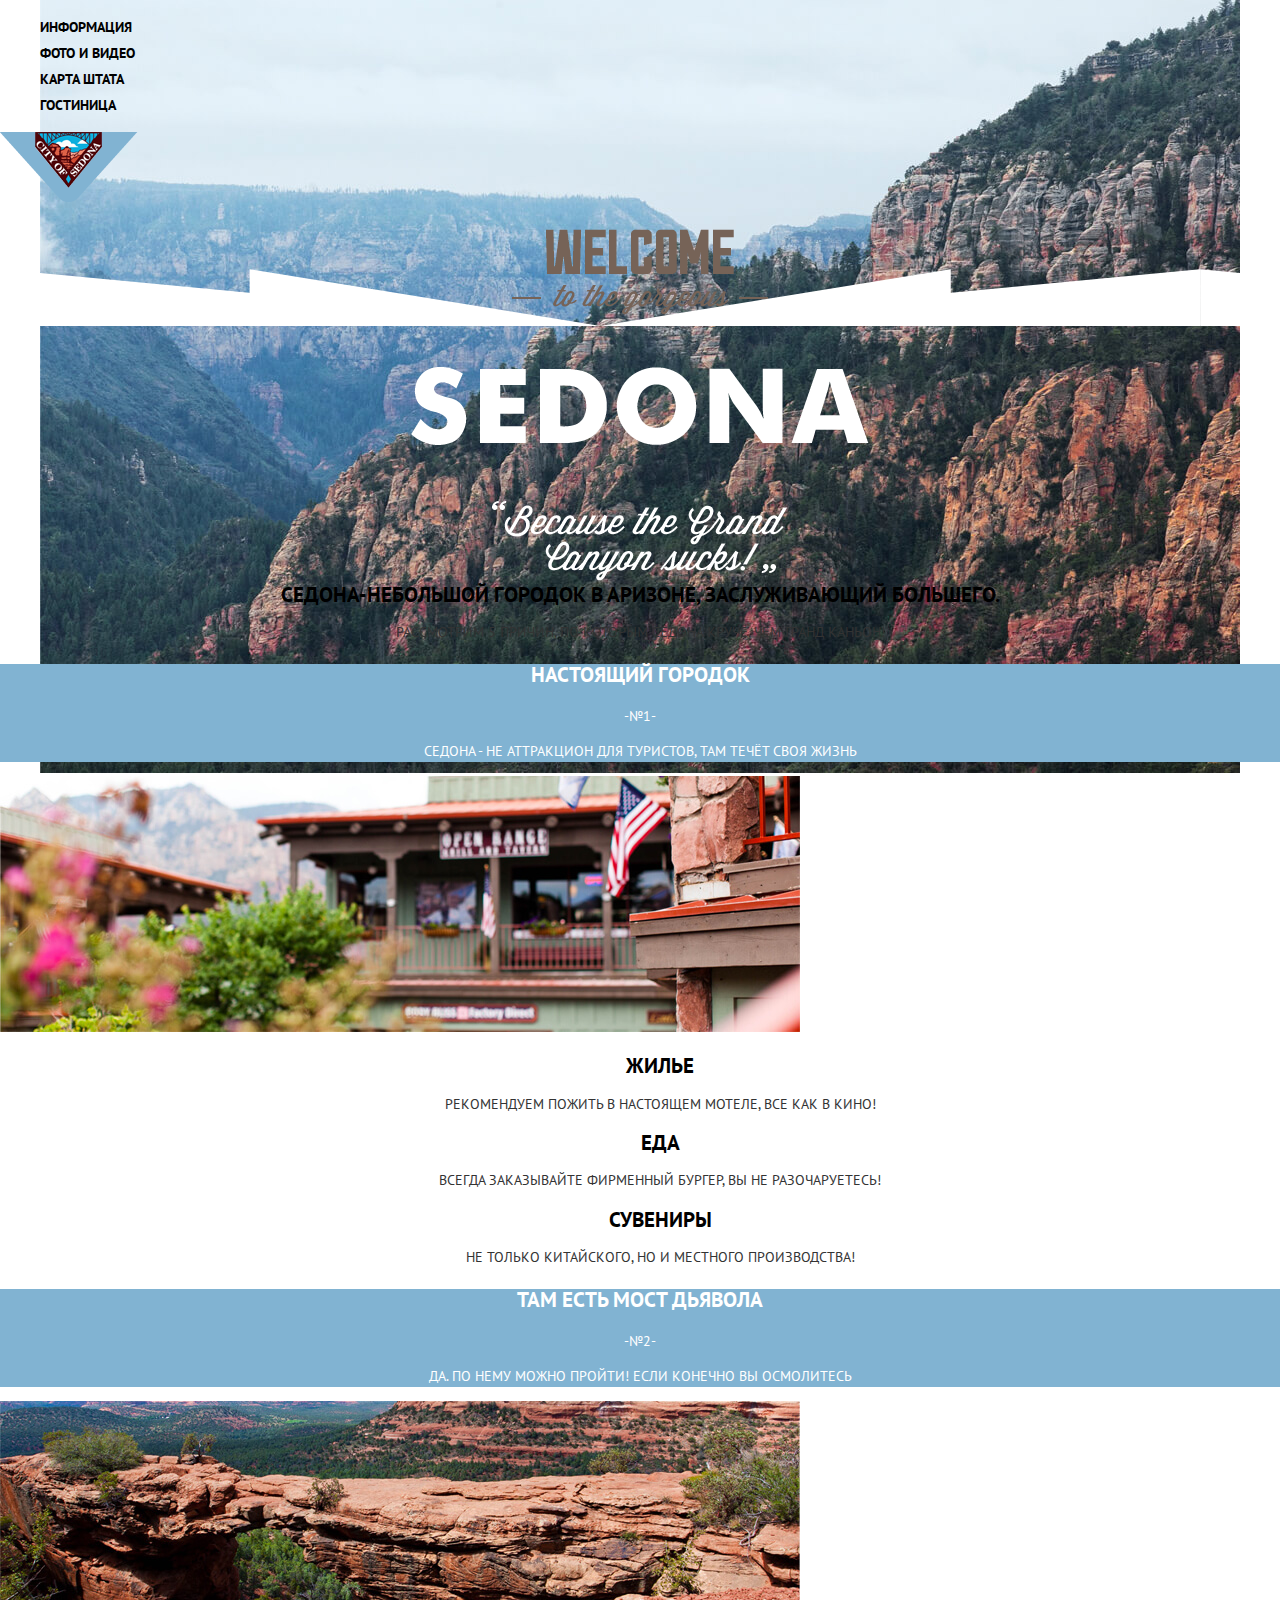
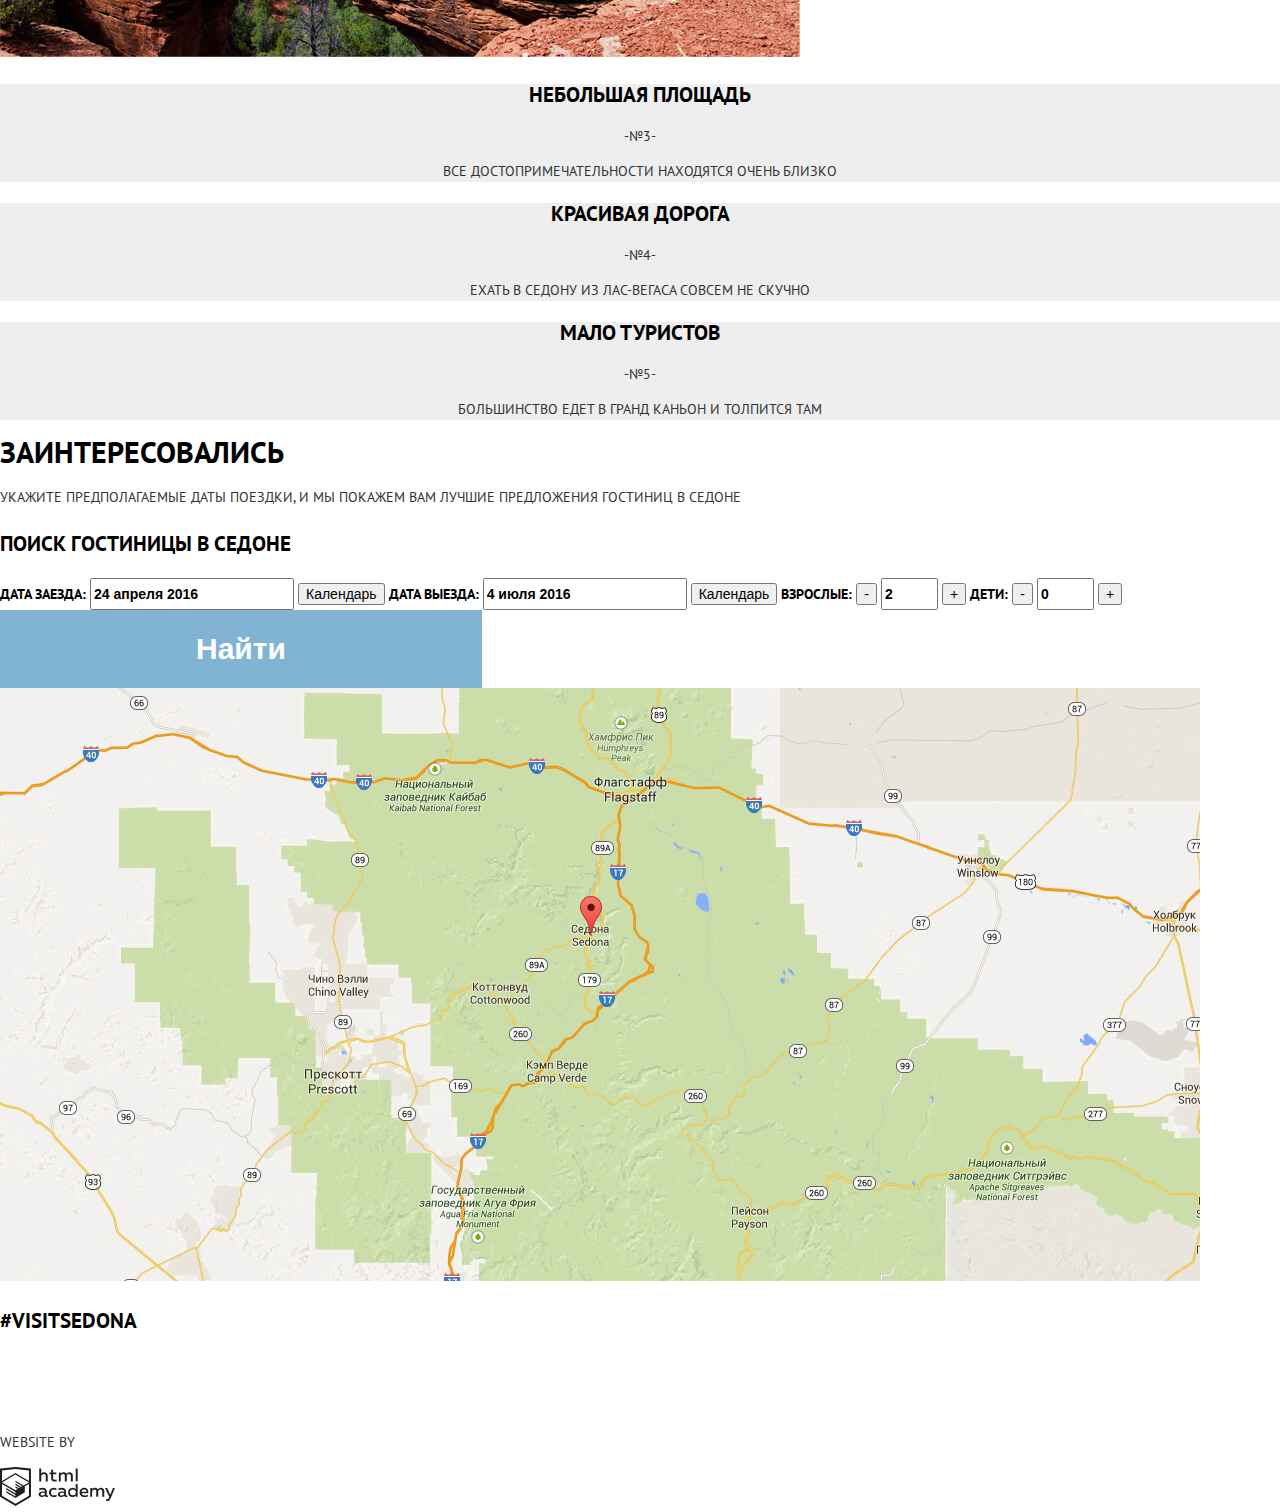
==== index.html @ 0469ab87 "базовая стилизация (выполнена наполовину)" ====
<!DOCTYPE html>
<html lang="ru">
  <head>
    <meta charset="utf-8">
    <title>HTML Academy: Седона</title>
    <link href="https://fonts.googleapis.com/css?family=PT+Sans:400,700&amp;subset=cyrillic" rel="stylesheet">
    <link href="css/normalize.css" rel="stylesheet">
    <link href="css/style.css" rel="stylesheet">
  </head>
  <body>
    <header class="main-header">
      <nav class="main-navigation">
        <ul class="site-navigation">
          <li><a href="#">Информация</a></li>
          <li><a href="#">Фото и Видео</a></li>
          <li><a href="#">Карта штата</a></li>
          <li><a href="catalog.html">Гостиница</a></li>
        </ul>
        <a><img alt="City of Sedona" src="img/logo.png"></a>
     </nav>
   </header>
    <main class="container">
      <section class="welcome">
        <h1 class="visually-hidden">Седона</h1>
        <div class="welcome-bottom"></div>
      </section>
      <div class="introduction">
      <b class="description-sedona">Седона-небольшой городок в Аризоне, заслуживающий большего.</b>
      <p class="reason-introduction">Рассмотрим 5 причин, по которым Седона круче, чем Гранд Каньон!</p>
     </div>
      <section class="reason">
        <div class="reason-detail-pic">
          <h3 class="reason-name">Настоящий городок</h3>
          <p>-№1-</p>
          <p>Седона - не аттракцион для туристов, там течёт своя жизнь</p>
        </div>
        <img alt="Sedona" src="img/sedona_house.jpg">
      </section>
        <section class="features">
        <ul class="features-list">
          <li class="features-item">
            <div class="infographic-house"></div>
            <h2 class="feature-name">Жилье</h2>
            <p>Рекомендуем пожить в настоящем мотеле, все как в кино!</p>
          </li>
          <li class="features-item">
            <div class="infographic-burger"></div>
            <h2 class="feature-name">Еда</h2>
            <p>Всегда заказывайте фирменный бургер, вы не разочаруетесь!</p>
         </li>
         <li class="features-item">
           <div class="infographic-souvenirs"></div>
           <h2 class="feature-name">Сувениры</h2>
           <p>Не только китайского, но и местного производства!</p>
        </li>
        </ul>
      </section>
      <section class="reason">
        <div class="reason-detail-pic">
          <h3 class="reason-name">Там есть мост дьявола</h3>
          <p>-№2-</p>
          <p>Да. По нему можно пройти! Если конечно вы осмолитесь</p>
        </div>
        <img alt="The Devil's Bridge" src="img/devils_bridge.jpg">
      </section>
        <div class="reason-detail">
          <h3 class="reason-name">Небольшая площадь</h3>
          <p>-№3-</p>
          <p>Все достопримечательности находятся очень близко</p>
        </div>
        <div class="reason-detail">
          <h3 class="reason-name">Красивая дорога</h3>
          <p>-№4-</p>
          <p>Ехать в Седону из Лас-Вегаса совсем не скучно</p>
        </div>
        <div class="reason-detail">
          <h3 class="reason-name">Мало туристов</h3>
          <p>-№5-</p>
          <p>Большинство едет в Гранд Каньон и толпится там </p>
        </div>
        <b class="hotel-search"> Заинтересовались </b>
        <p class="expected-date"> Укажите предполагаемые даты поездки, и мы покажем вам лучшие предложения гостиниц в Седоне </p>
        <form class="hostel-search-form" action="https://echo.htmlacademy.ru" method="get">
          <p>Поиск гостиницы в Седоне</p>
          <label for="id-date-from">Дата заезда:</label>
          <input type="text" name="date-from" id="id-date-from" value="24 апреля 2016">
          <button>Календарь</button>
          <label for="id-date-to">Дата выезда:</label>
          <input type="text" name="date-to" id="id-date-to" value="4 июля 2016">
          <button>Календарь</button>
          <label for="adults">Взрослые:</label>
          <button>-</button>
          <input type="number" min="1" max="30" id="adults" name="adult" value="2">
          <button>+</button>
          <label for="kids">Дети:</label>
          <button>-</button>
          <input type="number" min="0" max="30" id="kids" name="kids" value="0">
          <button>+</button>
          <input type="submit" name="find" value="Найти">
        </form>
        <img alt="Sedona-map" src="img/map.jpg">
        </main>
        <footer class="main-footer">
          <p class="footer-hashtag">#Visitsedona</p>
          <ul class="footer-social">
           <li><a class="social-button" href="#">twitter</a></li>
           <li><a class="social-button" href="#">facebook</a></li>
           <li><a class="social-button" href="#">youtube</a></li>
          </ul>
          <div class="footer-website-by">
           <p>Website by</p>
           <a href="https://htmlacademy.ru/intensive/htmlcss"><img alt="HTML Academy" src="img/svg/logo-htmlacademy.svg" width="115"></a>
          </div>
        </footer>
</html>
---- css/style.css ----
body {
margin: 0;
padding: 0;
font-size: 14px;
line-height: 21px;
font-family: "PT Sans", "Arial", sans-serif;
font-weight: normal;
color: #333333;
text-transform: uppercase;


background-color: white;
background-image: url("../img/background.jpg");
background-position: top center;
background-repeat: no-repeat;
}

body.catalog {

  background-image: url("../img/filter_background.jpg");
  background-position: top center;
  background-repeat: no-repeat;

}

a {
  text-decoration: none;
}

ul {
  list-style: none;
}

.main-navigation {
font-weight: bold;
line-height: 26px;
color: #000000;
}

.site-navigation a{
color: #000000;
}

.site-navigation a:hover{
  color: #81b3d2;
}

.site-navigation a:active{
  color: rgba(0,0,0,.3);
}

a.current {
  color: #766357;
}

.visually-hidden {
   visibility: hidden;
}

.welcome {
  background-image: url("../img/pic-text.png");
  background-position: top center;
  background-repeat: no-repeat;
  height: 353px;
}
/*не получается спозиционировать элементы фона(фотография гор, буквы и белы зазубрины низ), как на макете*/
.welcome-bottom {
  background-image: url("../img/welcome-bottom.png");
  height: 57px;

}


.description-sedona,
.hostel-search-form p,
.footer-hashtag,
.result,
.hotel-card-description p:first-child {
  font-size: 21px;
  line-height: 26px;
  font-weight: bold;
  color: #000000;
}

.introduction {
  text-align: center;
}


.reason-introduction
.footer-website-by p {
  line-height: 26px;
}

.feature-name,
.reason-name{
  font-size: 21px;
  font-weight: bold;
  color: #000000;
}

.reason-detail-pic {
  background-color: #81b3d2;
  color: white;
  text-align: center;
}
 .reason-detail-pic .reason-name {
   color: white;
}

.reason-detail{
  background-color: #eeeeee;
  text-align: center;
}

.features-item{
  text-align: center;
}
.hotel-search,
.hostel-search-form input[type="submit"]{
  font-size: 30px;
  line-height: 36px;
  font-weight: bold;
  color: #000000;
}

.expected-date {
  line-height: 26px;
}

.hostel-search-form label,
.hostel-search-form input[type="text"],
.hostel-search-form input[type="number"]{
  line-height: 26px;
  font-weight: bold;
  color: #000000;
}

.hostel-search-form input[type="submit"] {
  color: white;
  background-color: #81b3d2;
  padding: 21px 196px;
  border: none;
}

.hostel-search-form input[type="submit"]:hover {
  background-color: #669ec0;
}

.hostel-search-form input[type="submit"]:active {
background-color: #5496bd;
color: rgba(225,225,225,.3);
  }

.social-button{
  visibility: hidden;
}

.infrastructure p,
.lodging-type p,
.cost p:first-child {
  font-size: 16px;
  font-weight: bold;
  }

  .cost input[type="submit"] {
    color: white;
    background-color: transparent;
    border-color: white;
    border-width: 2px;
    border-radius: 2px;
    padding: 11px 35px;
    text-transform: uppercase;
  }
  .cost input[type="submit"]:hover {
    background-color: white;
    color: black;
  }

.forms {
  color: white;
}

.ordering p,{
  font-size: 12px;
  line-height: 18px;
}

.ordering-type li{
  font-size: 12px;
  line-height: 18px;
  }

.hotel-card-description p:first-child:hover {
  color: #81b3d2;
}

.hotel-card-description p:first-child:active {
  color: rgba(0,0,0,.3);
}

.hotel-card-detail,
.hotel-card-book {
  font-weight: bold;
  padding: 8px 13px;
}

.hotel-card-detail {
color: white;
background-color: #81b3d2;
}

.hotel-card-detail:hover {
  background-color: #669ec0;
}

.hotel-card-detail:active {
  background-color: #5496bd;
  color: rgba(225,225,225,.3);
}


.hotel-card-book {
  color: white;
  background-color: #766357;
}

.hotel-card-book:hover {
  background-color: #604e43;
  }

.hotel-card-book:active {
  background-color: #503e33;
  color: rgba(225,225,225,.3);

}
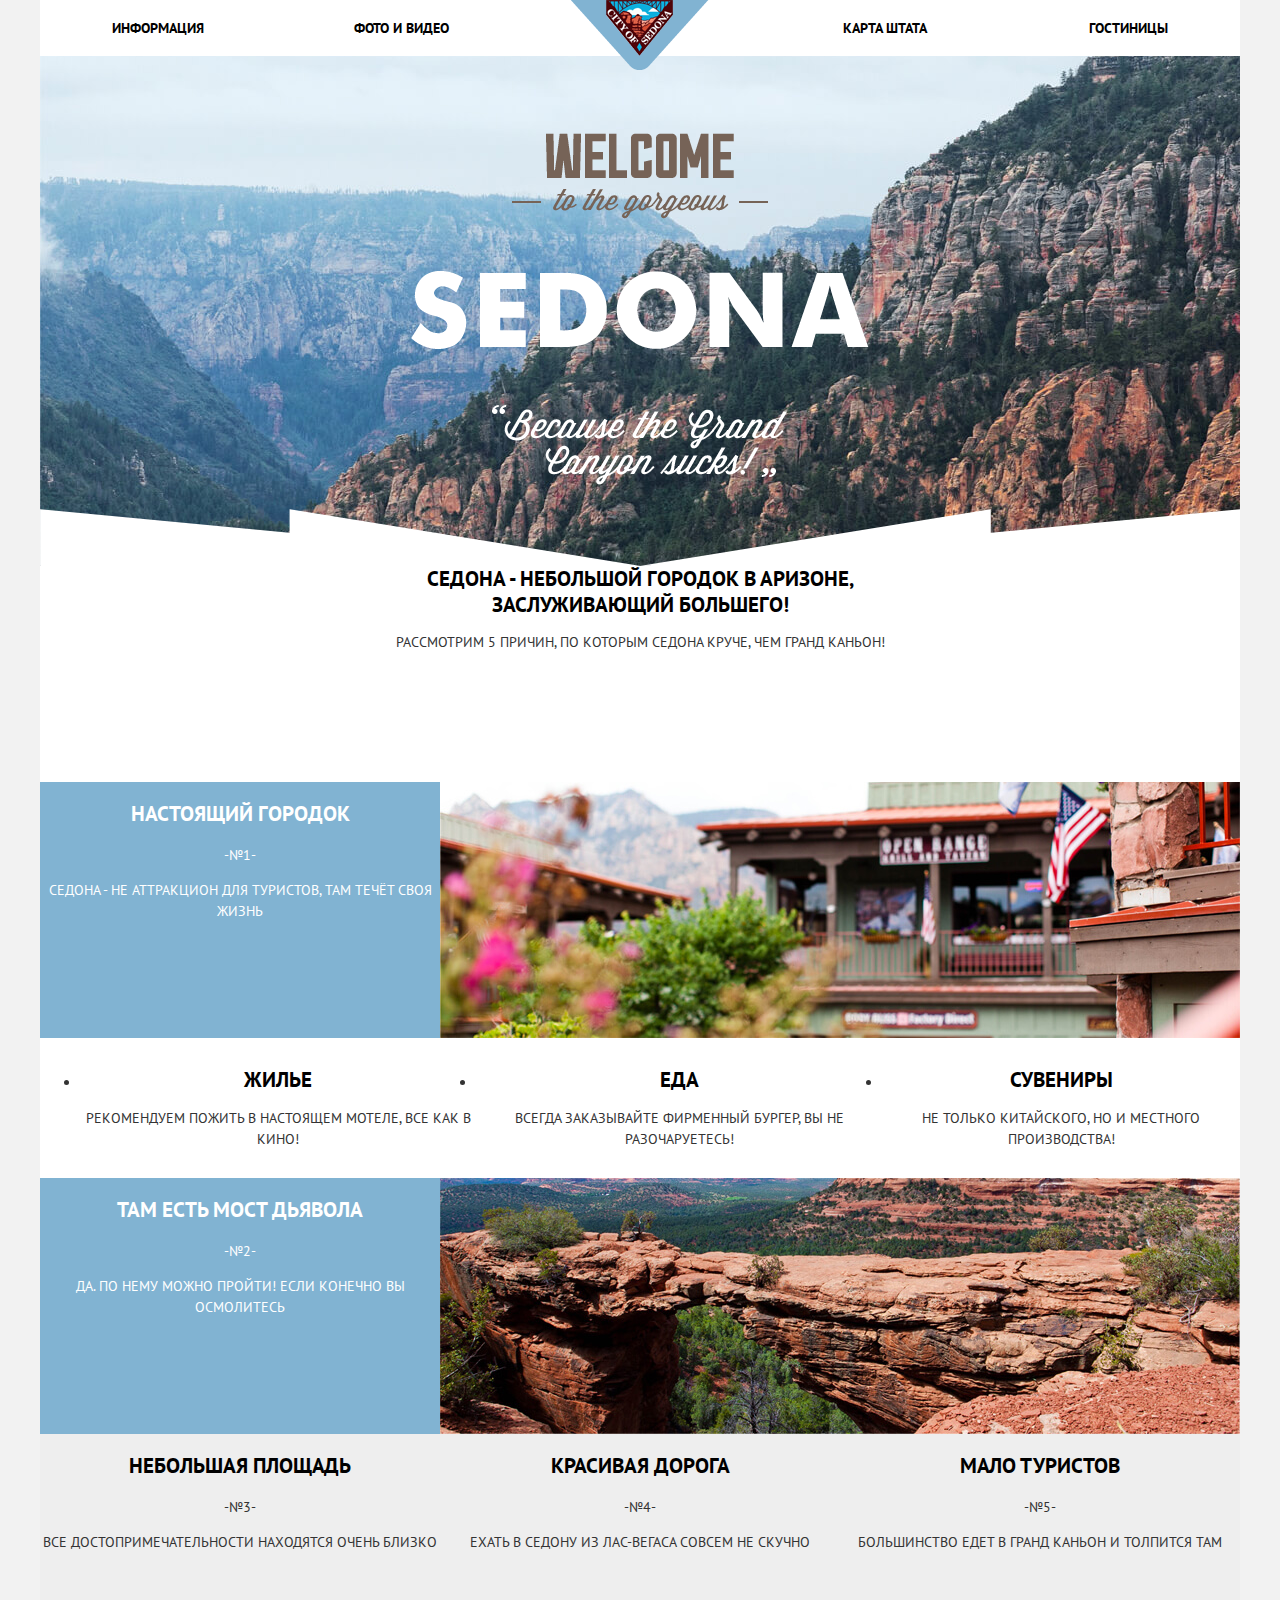
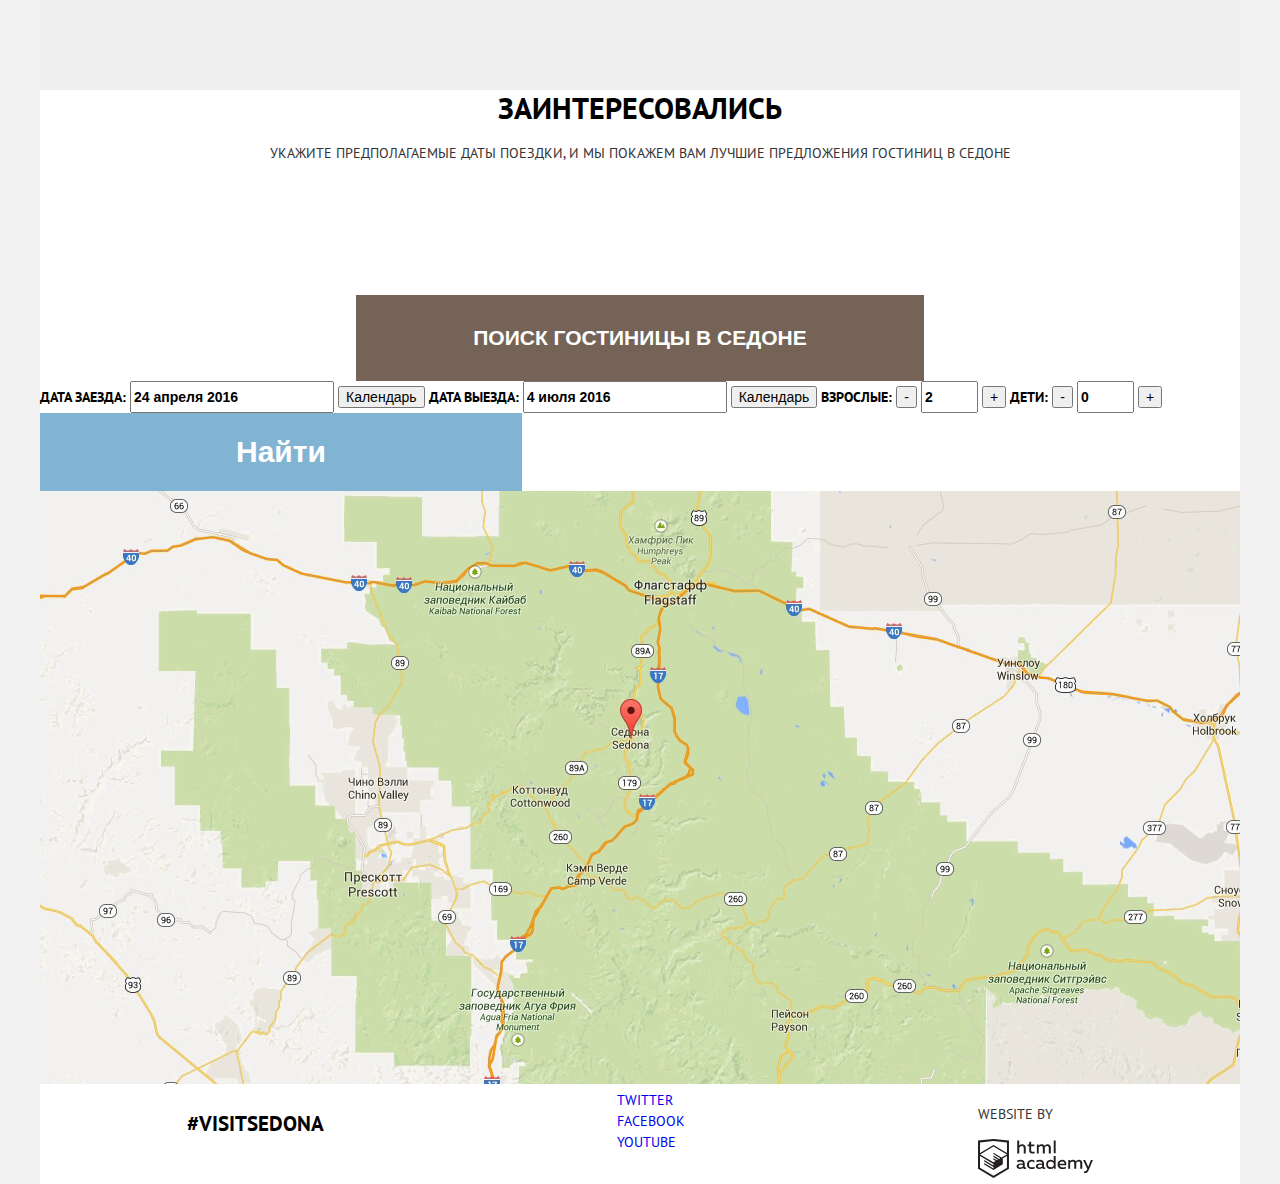
==== commit a803dc8a: "для li в хедере заданы 20% ширины. Убран лишний wrapper в карточке отелей." ====
--- a/index.html
+++ b/index.html
@@ -8,24 +8,26 @@
     <link href="css/style.css" rel="stylesheet">
   </head>
   <body>
+    <div class="wrapper">
     <header class="main-header">
       <nav class="main-navigation">
         <ul class="site-navigation">
           <li><a href="#">Информация</a></li>
           <li><a href="#">Фото и Видео</a></li>
           <li><a href="#">Карта штата</a></li>
-          <li><a href="catalog.html">Гостиница</a></li>
+          <li><a href="catalog.html">Гостиницы</a></li>
         </ul>
-        <a><img alt="City of Sedona" src="img/logo.png"></a>
+        <a class="logo"><img alt="City of Sedona" src="img/logo.png"></a>
+
      </nav>
    </header>
     <main class="container">
       <section class="welcome">
         <h1 class="visually-hidden">Седона</h1>
-        <div class="welcome-bottom"></div>
+        <img class="sedona-pic-text" alt="Welcome to Sedona" src="img/pic-text.png">
       </section>
       <div class="introduction">
-      <b class="description-sedona">Седона-небольшой городок в Аризоне, заслуживающий большего.</b>
+      <b class="description-sedona">Седона - небольшой городок в Аризоне, <br> заслуживающий большего!</b>
       <p class="reason-introduction">Рассмотрим 5 причин, по которым Седона круче, чем Гранд Каньон!</p>
      </div>
       <section class="reason">
@@ -39,17 +41,17 @@
         <section class="features">
         <ul class="features-list">
           <li class="features-item">
-            <div class="infographic-house"></div>
+
             <h2 class="feature-name">Жилье</h2>
             <p>Рекомендуем пожить в настоящем мотеле, все как в кино!</p>
           </li>
           <li class="features-item">
-            <div class="infographic-burger"></div>
+
             <h2 class="feature-name">Еда</h2>
             <p>Всегда заказывайте фирменный бургер, вы не разочаруетесь!</p>
          </li>
          <li class="features-item">
-           <div class="infographic-souvenirs"></div>
+
            <h2 class="feature-name">Сувениры</h2>
            <p>Не только китайского, но и местного производства!</p>
         </li>
@@ -63,6 +65,7 @@
         </div>
         <img alt="The Devil's Bridge" src="img/devils_bridge.jpg">
       </section>
+      <section class="reason">
         <div class="reason-detail">
           <h3 class="reason-name">Небольшая площадь</h3>
           <p>-№3-</p>
@@ -78,10 +81,16 @@
           <p>-№5-</p>
           <p>Большинство едет в Гранд Каньон и толпится там </p>
         </div>
-        <b class="hotel-search"> Заинтересовались </b>
+      </section>
+        <div class="before-hotel-search">
+        <div>
+          <b class="hotel-search"> Заинтересовались </b>
         <p class="expected-date"> Укажите предполагаемые даты поездки, и мы покажем вам лучшие предложения гостиниц в Седоне </p>
+        </div>
+        <input type="button" value="Поиск гостиницы в Седоне">
+        </div>
         <form class="hostel-search-form" action="https://echo.htmlacademy.ru" method="get">
-          <p>Поиск гостиницы в Седоне</p>
+
           <label for="id-date-from">Дата заезда:</label>
           <input type="text" name="date-from" id="id-date-from" value="24 апреля 2016">
           <button>Календарь</button>
@@ -112,4 +121,6 @@
            <a href="https://htmlacademy.ru/intensive/htmlcss"><img alt="HTML Academy" src="img/svg/logo-htmlacademy.svg" width="115"></a>
           </div>
         </footer>
+      </div>
+    </body>
 </html>
--- a/css/style.css
+++ b/css/style.css
@@ -7,38 +7,68 @@
 font-weight: normal;
 color: #333333;
 text-transform: uppercase;
-
-
-background-color: white;
-background-image: url("../img/background.jpg");
-background-position: top center;
-background-repeat: no-repeat;
-}
-
-body.catalog {
-
-  background-image: url("../img/filter_background.jpg");
-  background-position: top center;
-  background-repeat: no-repeat;
-
-}
+background-color: #f2f2f2;
+}
+
 
 a {
   text-decoration: none;
-}
-
-ul {
-  list-style: none;
+
+}
+
+
+
+.wrapper {
+width: 1200px;
+margin:0 auto;
+background-color: white;
 }
 
 .main-navigation {
 font-weight: bold;
 line-height: 26px;
 color: #000000;
+position: relative;
+}
+
+.logo {
+  position: absolute;
+  top: 0;
+  left: 531px;
+}
+
+.site-navigation {
+  display: flex;
+  justify-content: space-between;
+
+  align-items: center;
+  list-style: none;
+  height: 56px;
+  margin: 0;
+  padding: 0 72px;
+
+
+}
+
+.site-navigation li:nth-child(3),
+.site-navigation li:nth-child(4) {
+text-align: right;
+}
+
+.site-navigation li:nth-child(2){
+padding-right: 90px;
+}
+
+.site-navigation li {
+width: 25%;
+
+
 }
 
 .site-navigation a{
 color: #000000;
+
+
 }
 
 .site-navigation a:hover{
@@ -54,27 +84,39 @@
 }
 
 .visually-hidden {
-   visibility: hidden;
+position: absolute;
+overflow: hidden;
+clip: rect(0 0 0 0);
+height: 1px;
+width: 1px;
+margin: -1px;
+padding: 0;
+border: 0;
 }
 
 .welcome {
-  background-image: url("../img/pic-text.png");
-  background-position: top center;
-  background-repeat: no-repeat;
-  height: 353px;
-}
-/*не получается спозиционировать элементы фона(фотография гор, буквы и белы зазубрины низ), как на макете*/
-.welcome-bottom {
-  background-image: url("../img/welcome-bottom.png");
-  height: 57px;
-
-}
-
+  background-image: url("../img/welcome-bottom.png"), url("../img/background.jpg");
+  background-position: bottom, 0px -55px;
+  background-repeat: no-repeat,no-repeat;
+  height: 510px;
+  text-align: center;
+}
+.sedona-pic-text {
+  margin: 0 auto;
+  padding-top: 77px;
+}
+
+.introduction {
+  text-align: center;
+
+  height: 216px;
+
+}
 
 .description-sedona,
 .hostel-search-form p,
 .footer-hashtag,
-.result,
+.result p:first-child,
 .hotel-card-description p:first-child {
   font-size: 21px;
   line-height: 26px;
@@ -82,9 +124,15 @@
   color: #000000;
 }
 
-.introduction {
-  text-align: center;
-}
+.reason {
+display: flex;
+
+}
+.features-list {
+display: flex;
+
+}
+
 
 
 .reason-introduction
@@ -109,6 +157,10 @@
 }
 
 .reason-detail{
+
+
+  width: 400px;
+  height: 256px;
   background-color: #eeeeee;
   text-align: center;
 }
@@ -116,6 +168,32 @@
 .features-item{
   text-align: center;
 }
+
+.features-item:before {
+  background-image: url("../img/svg/icon-1.svg"); <!-- Тут остановилась -->
+}
+
+.before-hotel-search {
+  height: 291px;
+  text-align: center;
+  display: flex;
+  flex-direction: column;
+  justify-content: space-between;
+}
+
+.before-hotel-search input[type="button"]{
+  font-size: 21px;
+  line-height: 26px;
+  font-weight: bold;
+  text-transform: uppercase;
+  color: white;
+  background-color: #766357;
+  border: none;
+  width: 568px;
+  height: 86px;
+  margin: 0 auto;
+}
+
 .hotel-search,
 .hostel-search-form input[type="submit"]{
   font-size: 30px;
@@ -152,9 +230,34 @@
 color: rgba(225,225,225,.3);
   }
 
-.social-button{
+/*.social-button{
   visibility: hidden;
-}
+}*/
+
+.main-footer {
+  display: flex;
+  justify-content: space-around;
+}
+
+.footer-social {
+  list-style: none;
+  margin: 0;
+  padding: 0;
+}
+
+/*==================Catalog=======================*/
+ .forms {
+   background-image: url("../img/filter_background.jpg");
+   background-position: center -50px;
+   background-repeat: no-repeat;
+ }
+
+.filter {
+    display: flex;
+    justify-content: space-around;
+    height: 217px;
+  }
+
 
 .infrastructure p,
 .lodging-type p,
@@ -181,6 +284,21 @@
   color: white;
 }
 
+
+
+.result {
+  display: flex;
+  width: 519px;
+  justify-content: space-between;
+}
+
+.ordering {
+  display: flex;
+  justify-content: space-between;
+  height: 86px;
+  padding: 0 73px;
+}
+
 .ordering p,{
   font-size: 12px;
   line-height: 18px;
@@ -189,7 +307,33 @@
 .ordering-type li{
   font-size: 12px;
   line-height: 18px;
-  }
+  display: inline-block;
+  }
+
+  .hotels {
+    display: flex;
+    flex-direction: column;
+  }
+
+.hotel-card {
+  display: flex;
+  height: 150px;
+  border-top: 1px solid #e5e5e5;
+  justify-content: space-between;
+  padding: 0 73px;
+}
+
+.hotel-card:nth-child(3) {
+  border-bottom: 1px solid #e5e5e5;
+ }
+
+.hotel-card-wrapper {
+  display: flex;
+}
+
+.hotel-card-description{
+  margin-right: auto;
+}
 
 .hotel-card-description p:first-child:hover {
   color: #81b3d2;
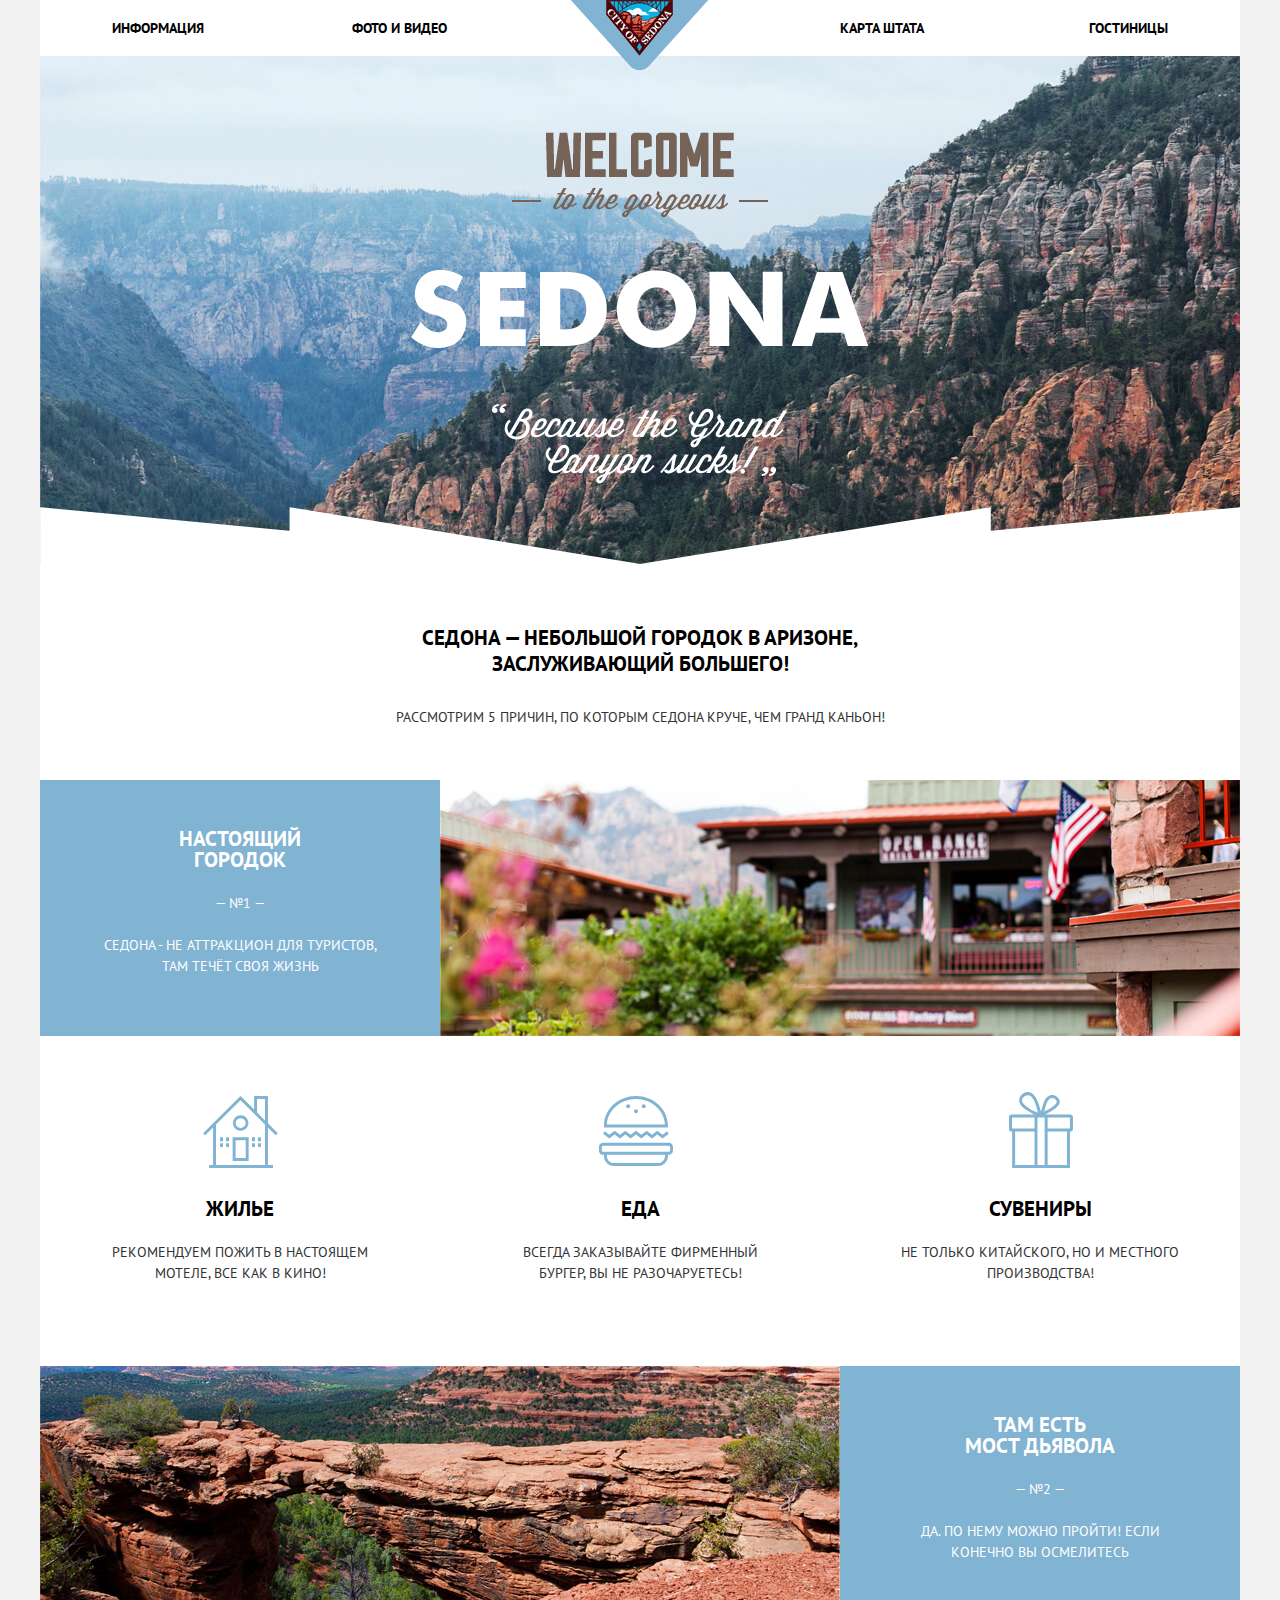
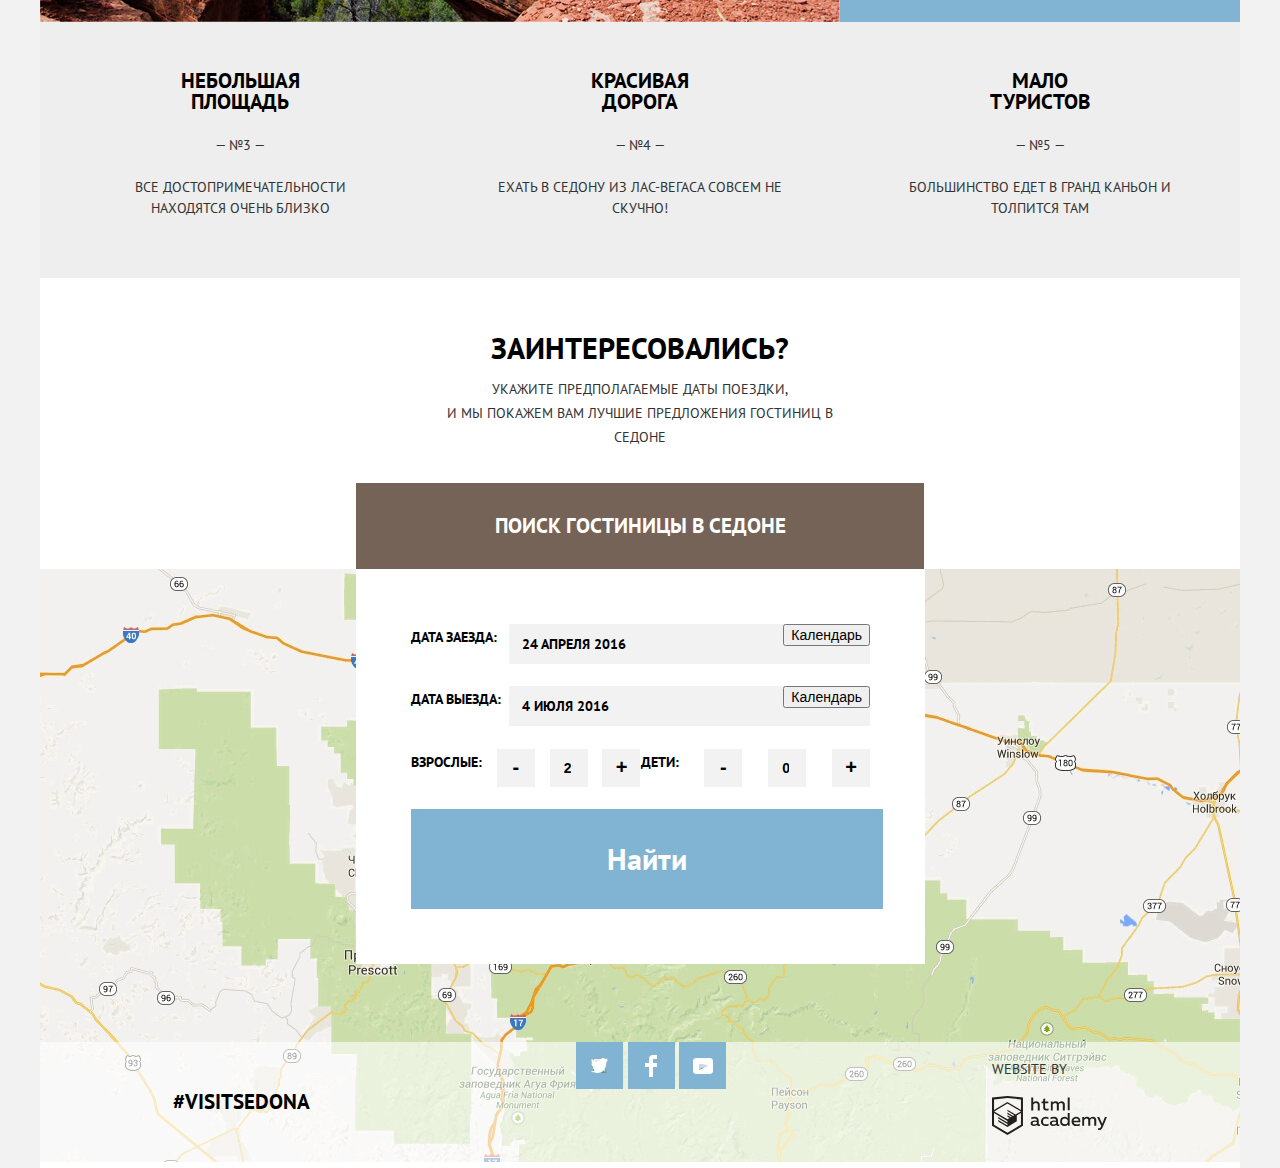
==== commit 3e370d33: "Декоративные элементы. Первая страница недоделанная." ====
--- a/index.html
+++ b/index.html
@@ -27,13 +27,13 @@
         <img class="sedona-pic-text" alt="Welcome to Sedona" src="img/pic-text.png">
       </section>
       <div class="introduction">
-      <b class="description-sedona">Седона - небольшой городок в Аризоне, <br> заслуживающий большего!</b>
+      <b class="description-sedona">Седона — небольшой городок в Аризоне, <br> заслуживающий большего!</b>
       <p class="reason-introduction">Рассмотрим 5 причин, по которым Седона круче, чем Гранд Каньон!</p>
      </div>
       <section class="reason">
-        <div class="reason-detail-pic">
-          <h3 class="reason-name">Настоящий городок</h3>
-          <p>-№1-</p>
+         <div class="reason-detail-pic">
+          <h3 class="reason-name">Настоящий <br> городок</h3>
+          <p>— №1 —</p>
           <p>Седона - не аттракцион для туристов, там течёт своя жизнь</p>
         </div>
         <img alt="Sedona" src="img/sedona_house.jpg">
@@ -42,79 +42,96 @@
         <ul class="features-list">
           <li class="features-item">
 
-            <h2 class="feature-name">Жилье</h2>
+            <h2 class="feature-name house">Жилье</h2>
             <p>Рекомендуем пожить в настоящем мотеле, все как в кино!</p>
           </li>
           <li class="features-item">
 
-            <h2 class="feature-name">Еда</h2>
+            <h2 class="feature-name food">Еда</h2>
             <p>Всегда заказывайте фирменный бургер, вы не разочаруетесь!</p>
          </li>
          <li class="features-item">
 
-           <h2 class="feature-name">Сувениры</h2>
+           <h2 class="feature-name souvenir">Сувениры</h2>
            <p>Не только китайского, но и местного производства!</p>
         </li>
         </ul>
       </section>
       <section class="reason">
+        <img alt="The Devil's Bridge" src="img/devils_bridge.jpg">
         <div class="reason-detail-pic">
-          <h3 class="reason-name">Там есть мост дьявола</h3>
-          <p>-№2-</p>
-          <p>Да. По нему можно пройти! Если конечно вы осмолитесь</p>
+          <h3 class="reason-name">Там есть <br>мост дьявола</h3>
+          <p>— №2 —</p>
+          <p>Да. По нему можно пройти! Если конечно вы осмeлитесь</p>
         </div>
-        <img alt="The Devil's Bridge" src="img/devils_bridge.jpg">
+
       </section>
       <section class="reason">
         <div class="reason-detail">
-          <h3 class="reason-name">Небольшая площадь</h3>
-          <p>-№3-</p>
+          <h3 class="reason-name">Небольшая <br>площадь</h3>
+          <p>— №3 —</p>
           <p>Все достопримечательности находятся очень близко</p>
         </div>
         <div class="reason-detail">
-          <h3 class="reason-name">Красивая дорога</h3>
-          <p>-№4-</p>
-          <p>Ехать в Седону из Лас-Вегаса совсем не скучно</p>
+          <h3 class="reason-name">Красивая<br> дорога</h3>
+          <p>— №4 —</p>
+          <p>Ехать в Седону из Лас-Вегаса совсем не скучно!</p>
         </div>
         <div class="reason-detail">
-          <h3 class="reason-name">Мало туристов</h3>
-          <p>-№5-</p>
+          <h3 class="reason-name">Мало <br>туристов</h3>
+          <p>— №5 —</p>
           <p>Большинство едет в Гранд Каньон и толпится там </p>
         </div>
       </section>
         <div class="before-hotel-search">
-        <div>
-          <b class="hotel-search"> Заинтересовались </b>
-        <p class="expected-date"> Укажите предполагаемые даты поездки, и мы покажем вам лучшие предложения гостиниц в Седоне </p>
+
+            <b class="hotel-search"> Заинтересовались? </b>
+            <p class="expected-date"> Укажите предполагаемые даты поездки,<br> и мы покажем вам лучшие предложения гостиниц в Седоне </p>
+
+            <input type="button" value="Поиск гостиницы в Седоне">
+            <form class="hostel-search-form" action="https://echo.htmlacademy.ru" method="get">
+              <p>
+                <label for="id-date-from">Дата заезда:</label>
+                <input type="text" name="date-from" id="id-date-from" value="24 апреля 2016">
+                <button class="calendar">Календарь</button>
+              </p>
+              <p>
+                <label for="id-date-to">Дата выезда:</label>
+                <input type="text" name="date-to" id="id-date-to" value="4 июля 2016">
+                <button class="calendar">Календарь</button>
+              </p>
+              <p class="adults">
+                <label for="adults">Взрослые:</label>
+                <button>-</button>
+                <input type="number" min="1" max="30" id="adults" name="adult" value="2">
+                <button>+</button>
+              </p>
+              <p class="kids">
+                <label for="kids">Дети:</label>
+                <button>-</button>
+                <input type="number" min="0" max="30" id="kids" name="kids" value="0">
+                <button>+</button>
+              </p>
+              <p>
+                <input type="submit" name="find" value="Найти">
+              </p>
+            </form>
         </div>
-        <input type="button" value="Поиск гостиницы в Седоне">
-        </div>
-        <form class="hostel-search-form" action="https://echo.htmlacademy.ru" method="get">
+        <img alt="Sedona-map" src="img/map.jpg">
 
-          <label for="id-date-from">Дата заезда:</label>
-          <input type="text" name="date-from" id="id-date-from" value="24 апреля 2016">
-          <button>Календарь</button>
-          <label for="id-date-to">Дата выезда:</label>
-          <input type="text" name="date-to" id="id-date-to" value="4 июля 2016">
-          <button>Календарь</button>
-          <label for="adults">Взрослые:</label>
-          <button>-</button>
-          <input type="number" min="1" max="30" id="adults" name="adult" value="2">
-          <button>+</button>
-          <label for="kids">Дети:</label>
-          <button>-</button>
-          <input type="number" min="0" max="30" id="kids" name="kids" value="0">
-          <button>+</button>
-          <input type="submit" name="find" value="Найти">
-        </form>
-        <img alt="Sedona-map" src="img/map.jpg">
         </main>
         <footer class="main-footer">
           <p class="footer-hashtag">#Visitsedona</p>
           <ul class="footer-social">
-           <li><a class="social-button" href="#">twitter</a></li>
-           <li><a class="social-button" href="#">facebook</a></li>
-           <li><a class="social-button" href="#">youtube</a></li>
+           <li><a class="social-button" href="#"><span class="visually-hidden">twitter</span>
+             <svg xmlns="http://www.w3.org/2000/svg" xmlns:xlink="http://www.w3.org/1999/xlink" width="17" height="15" viewBox="0 0 17 15"><image overflow="visible" width="17" height="15" xlink:href="t.png"/><path fill="#FFF" d="M10.95.144c1.685-.496 2.984.27 3.577 1.179.673-.231 1.331-.481 2.011-.708a2.345 2.345 0 0 1-.857 1.768c.685.17 1.304-.491 1.304-.491-.169 1-1.006 1.788-1.563 2.024-.231 6.75-3.175 11.217-10.077 11.082h-.446c-.41 0-4.164-.46-4.898-1.887 2.271.196 3.893-.422 4.693-1.177-.96-.3-2.679-.477-2.979-2.95.349.106.564.228 1.19.119C1.705 8.247.374 7.53.448 5.33c.285.328 1.067.536 1.34.472C1.085 5.561-.182 2.442.894.85c1.818 1.854 3.735 3.606 7.152 3.773C8.254 2.33 9.183.793 10.95.144z"/>
+             </svg></a></li>
+           <li><a class="social-button" href="#"><span class="visually-hidden">facebook</span>
+             <svg xmlns="http://www.w3.org/2000/svg" width="12" height="22" viewBox="0 0 12 22"><path fill="#FFF" d="M12 4V0H8a4 4 0 0 0-4 4v4H0v4h4v10h4V12h4V8H8V4h4z"/></svg>
+           </a></li>
+           <li><a class="social-button" href="#"><span class="visually-hidden">youtube</span>
+             <svg xmlns="http://www.w3.org/2000/svg" xmlns:xlink="http://www.w3.org/1999/xlink" width="20" height="16" viewBox="0 0 20 16"><image overflow="visible" width="20" height="16" xlink:href="youtube.png"/><path fill="#FFF" d="M17 0H3C1.35 0 0 1.35 0 3v10c0 1.65 1.35 3 3 3h14c1.65 0 3-1.35 3-3V3c0-1.65-1.35-3-3-3zM6.027 11.998V4.002L15.014 8l-8.987 3.998z"/></svg>
+           </a></li>
           </ul>
           <div class="footer-website-by">
            <p>Website by</p>
--- a/css/style.css
+++ b/css/style.css
@@ -22,6 +22,7 @@
 width: 1200px;
 margin:0 auto;
 background-color: white;
+position: relative;
 }
 
 .main-navigation {
@@ -56,11 +57,15 @@
 }
 
 .site-navigation li:nth-child(2){
-padding-right: 90px;
+padding-right: 120px;
+}
+
+.site-navigation li:nth-child(3){
+padding-right: 4px;
 }
 
 .site-navigation li {
-width: 25%;
+width: 20%;
 
 
 }
@@ -96,25 +101,27 @@
 
 .welcome {
   background-image: url("../img/welcome-bottom.png"), url("../img/background.jpg");
-  background-position: bottom, 0px -55px;
+  background-position: bottom, 0px -56px;
   background-repeat: no-repeat,no-repeat;
-  height: 510px;
+  height: 508px;
   text-align: center;
 }
 .sedona-pic-text {
   margin: 0 auto;
-  padding-top: 77px;
+  padding-top: 76px;
 }
 
 .introduction {
   text-align: center;
-
-  height: 216px;
+  box-sizing: border-box;
+  padding-top: 61px;
+  height: 216px; /*оставила здесь height, так как когда ставлю min-height, то блок,
+  лежащий внизу отодвигается вниз на некоторое количество пикселей непонятно почему,
+  как-будто-бы у него появляется margin сверху, который нигде не задан. Не знаю, как с этим справиться*/
 
 }
 
 .description-sedona,
-.hostel-search-form p,
 .footer-hashtag,
 .result p:first-child,
 .hotel-card-description p:first-child {
@@ -127,6 +134,7 @@
 .reason {
 display: flex;
 
+
 }
 .features-list {
 display: flex;
@@ -135,43 +143,117 @@
 
 
 
-.reason-introduction
+.reason-introduction,
 .footer-website-by p {
   line-height: 26px;
 }
 
+.reason-introduction {
+  margin-top: 27px;
+}
+
+
+
 .feature-name,
 .reason-name{
+
   font-size: 21px;
   font-weight: bold;
   color: #000000;
+}
+.reason-name{
+  margin-top: 48px;
+  margin-bottom: 23px;
 }
 
 .reason-detail-pic {
   background-color: #81b3d2;
   color: white;
   text-align: center;
+  padding: 0 60px;
+}
+
+.reason-detail-pic p:nth-child(3) {
+
+margin-top: 21px;
+
 }
  .reason-detail-pic .reason-name {
    color: white;
 }
 
 .reason-detail{
-
-
-  width: 400px;
-  height: 256px;
+  width: 33%;
   background-color: #eeeeee;
   text-align: center;
+  padding: 0 58px;
+}
+.reason-detail p:nth-child(3) {
+  margin-top: 21px;
+  margin-bottom: 59px;
+}
+
+/*.features {
+  height: 330px;
+}*/
+
+.features-list {
+  list-style: none;
+  margin: 0;
+  padding: 0;
 }
 
 .features-item{
-  text-align: center;
-}
-
-.features-item:before {
-  background-image: url("../img/svg/icon-1.svg"); <!-- Тут остановилась -->
-}
+   position: relative;
+   text-align: center;
+   width: 33%;
+   padding: 0 58px;
+
+}
+.features-item p {
+  margin-bottom: 82px;
+}
+
+.feature-name{
+ margin-top: 162px;
+ margin-bottom: 23px;
+
+}
+
+.house::before {
+background-image: url("../img/svg/icon-1.svg");
+left: 163px;
+top: 60px;
+}
+
+.food::before {
+background-image: url("../img/svg/icon-3.svg");
+left: 159px;
+top: 60px;
+}
+
+.souvenir::before {
+background-image: url("../img/svg/icon-2.svg");
+left: 169px;
+top: 56px;
+}
+
+
+
+.feature-name::before {
+
+display: block;
+content: "";
+width: 80px;
+height: 80px;
+background-repeat: no-repeat;
+position: absolute;
+
+}
+
+
+
+
 
 .before-hotel-search {
   height: 291px;
@@ -179,6 +261,7 @@
   display: flex;
   flex-direction: column;
   justify-content: space-between;
+  position: relative;
 }
 
 .before-hotel-search input[type="button"]{
@@ -194,6 +277,59 @@
   margin: 0 auto;
 }
 
+.hotel-search {
+  margin-top: 52px;
+  margin-bottom: -24px;
+}
+
+.before-hotel-search input[type="button"]{
+font-family: "PT Sans", "Arial", sans-serif;
+}
+
+.hostel-search-form {
+  position: absolute;
+  top: 291px;
+  left: 316px;
+  background-color: white;
+  width: 569px;
+  height: 395px;
+  display: flex;
+  flex-wrap: wrap;
+  box-sizing: border-box;
+  padding: 55px;
+  justify-content: space-between;
+}
+
+.hostel-search-form p{
+  position: relative;
+  width: 100%;
+  display: flex;
+  justify-content: space-between;
+  margin: 0;
+}
+
+.hostel-search-form .adults,
+.hostel-search-form .kids {
+  width: 50%;
+}
+.hostel-search-form input[type="text"]{
+  width: 346px;
+  height: 38px;
+  background-color: #f2f2f2;
+  border: none;
+  font-family: "PT Sans", "Arial", sans-serif;
+  text-transform: uppercase;
+  padding-left: 13px;
+}
+
+
+.calendar {
+  position: absolute;
+  right: 0;
+}
+
+
+
 .hotel-search,
 .hostel-search-form input[type="submit"]{
   font-size: 30px;
@@ -202,8 +338,14 @@
   color: #000000;
 }
 
+.hostel-search-form input[type="submit"]{
+font-family: "PT Sans", "Arial", sans-serif;
+}
+
 .expected-date {
   line-height: 26px;
+  padding: 0 380px;
+  line-height: 24px;
 }
 
 .hostel-search-form label,
@@ -212,6 +354,26 @@
   line-height: 26px;
   font-weight: bold;
   color: #000000;
+}
+
+.hostel-search-form input[type="number"]{
+  width: 38px;
+  height: 38px;
+  border: none;
+  background-color: #f2f2f2;
+  padding-left: 14px;
+  box-sizing: border-box;
+
+}
+.adults button,
+.kids button {
+  width: 38px;
+  height: 38px;
+  border: none;
+  background-color: #f2f2f2;
+  font-size: 20px;
+  font-weight: bold;
+
 }
 
 .hostel-search-form input[type="submit"] {
@@ -236,10 +398,34 @@
 
 .main-footer {
   display: flex;
+  width: 1200px;
+  height: 126px;
   justify-content: space-around;
+  position: absolute;
+  background-color: rgba(255,255,255,.6);
+  bottom: 0px;
+}
+
+.footer-hashtag {
+  margin-top: 47px;
+
+}
+
+
+.social-button {
+  display: flex;
+  background-color: #81b3d2;
+  width: 47px;
+  height: 47px;
+  justify-content: center;
+  align-items: center;
+
 }
 
 .footer-social {
+  display: flex;
+  width: 150px;
+  justify-content: space-between;
   list-style: none;
   margin: 0;
   padding: 0;
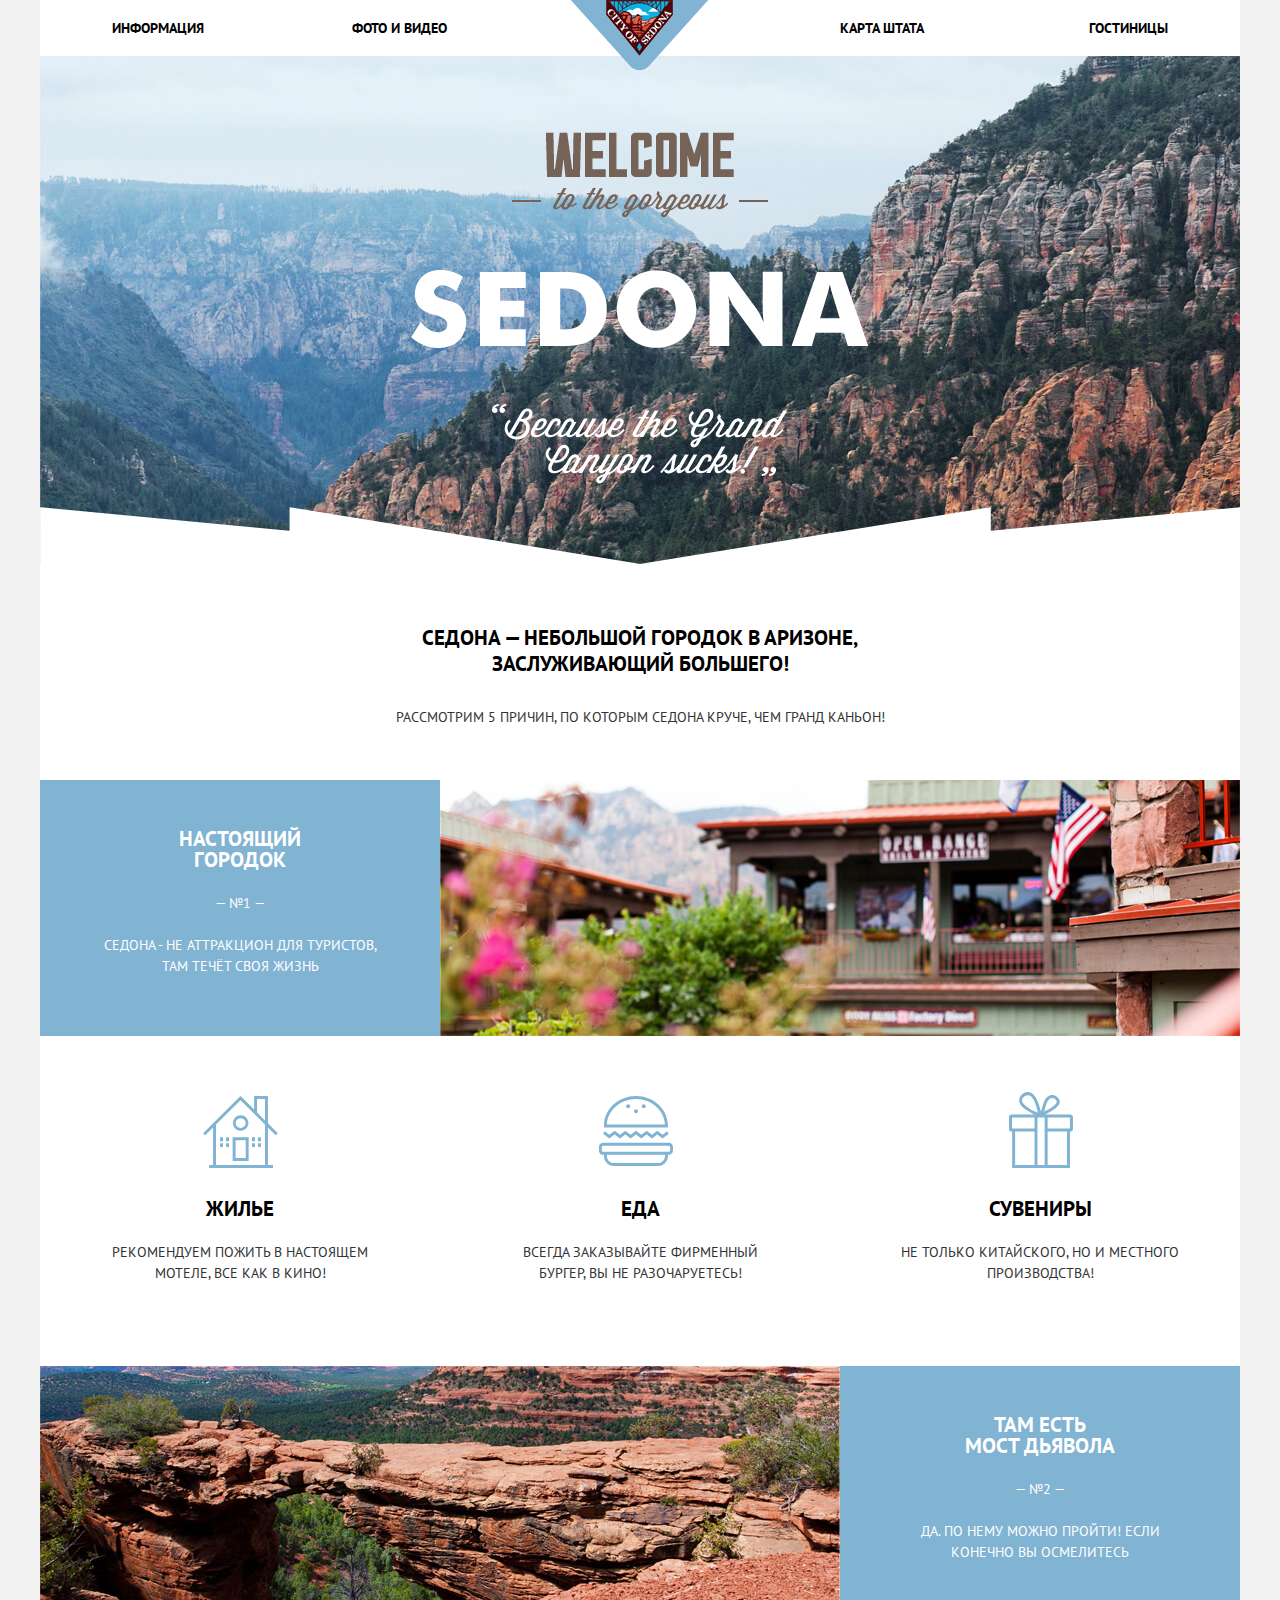
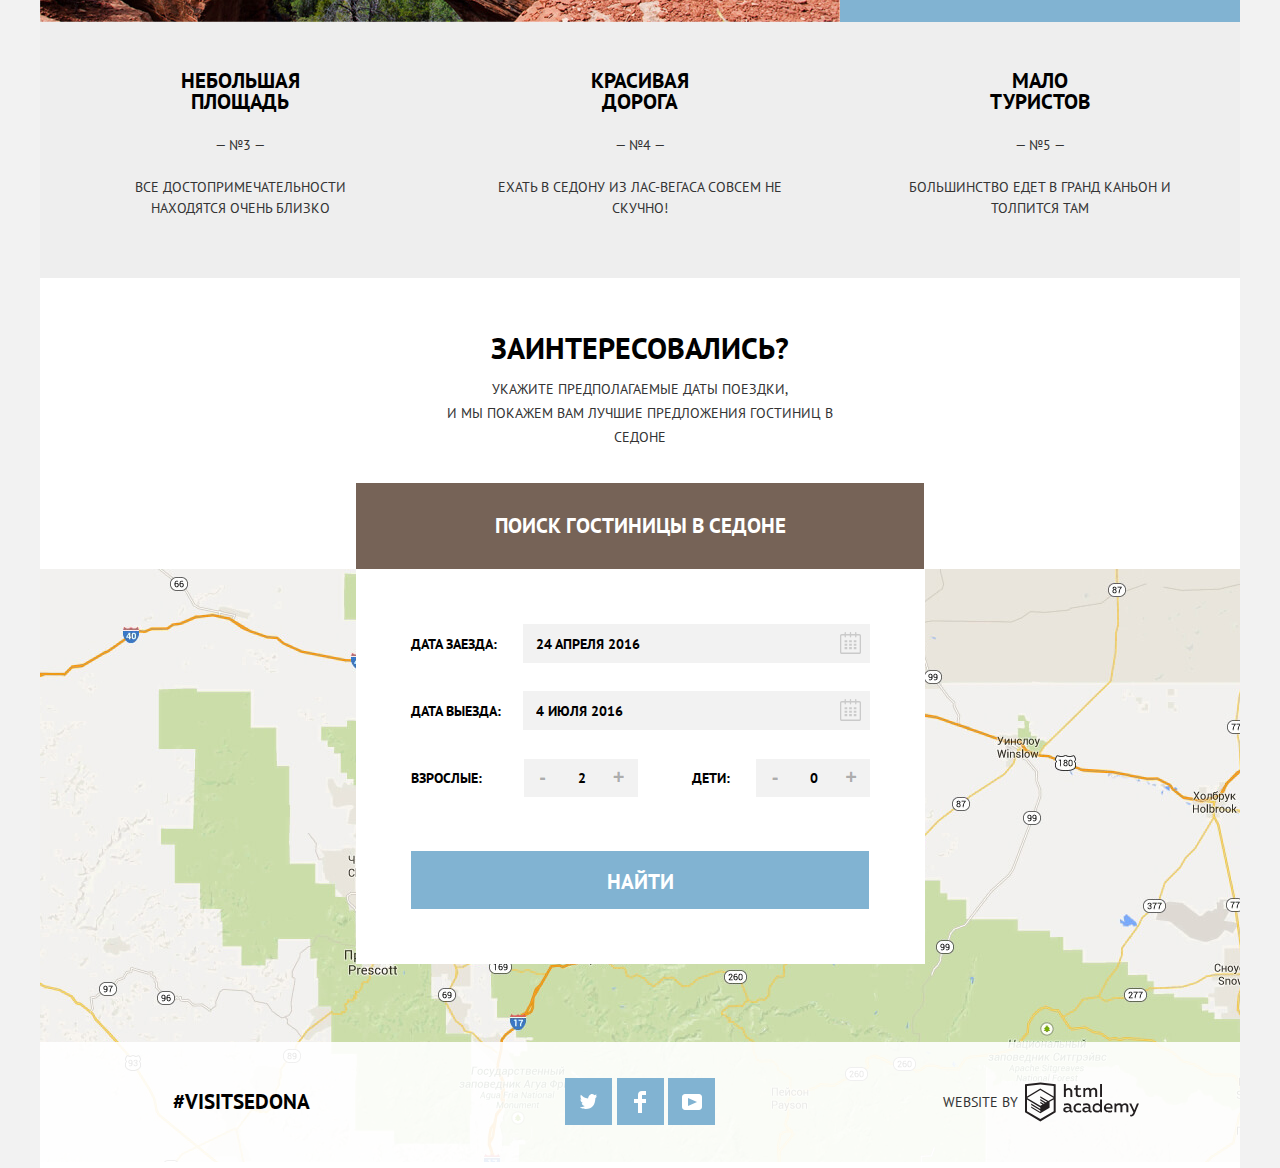
==== commit 0662e229: "Декоративные элементы. Все, кроме фильтра." ====
--- a/index.html
+++ b/index.html
@@ -12,10 +12,10 @@
     <header class="main-header">
       <nav class="main-navigation">
         <ul class="site-navigation">
-          <li><a href="#">Информация</a></li>
-          <li><a href="#">Фото и Видео</a></li>
-          <li><a href="#">Карта штата</a></li>
-          <li><a href="catalog.html">Гостиницы</a></li>
+          <li><a class="menu-item" href="#">Информация</a></li>
+          <li><a class="menu-item" href="#">Фото и Видео</a></li>
+          <li><a class="menu-item" href="#">Карта штата</a></li>
+          <li><a class="menu-item" href="catalog.html">Гостиницы</a></li>
         </ul>
         <a class="logo"><img alt="City of Sedona" src="img/logo.png"></a>
 
@@ -88,29 +88,33 @@
             <b class="hotel-search"> Заинтересовались? </b>
             <p class="expected-date"> Укажите предполагаемые даты поездки,<br> и мы покажем вам лучшие предложения гостиниц в Седоне </p>
 
-            <input type="button" value="Поиск гостиницы в Седоне">
+            <button type="button">Поиск гостиницы в Седоне</button>
             <form class="hostel-search-form" action="https://echo.htmlacademy.ru" method="get">
               <p>
                 <label for="id-date-from">Дата заезда:</label>
-                <input type="text" name="date-from" id="id-date-from" value="24 апреля 2016">
-                <button class="calendar">Календарь</button>
+                <input class="input-date" type="text" name="date-from" id="id-date-from" value="24 апреля 2016">
+                <button type="button" class="calendar"><span class="visually-hidden">Календарь</span></button>
               </p>
               <p>
                 <label for="id-date-to">Дата выезда:</label>
-                <input type="text" name="date-to" id="id-date-to" value="4 июля 2016">
-                <button class="calendar">Календарь</button>
+                <input class="input-date" type="text" name="date-to" id="id-date-to" value="4 июля 2016">
+                <button type="button" class="calendar"><span class="visually-hidden">Календарь</span></button>
               </p>
               <p class="adults">
                 <label for="adults">Взрослые:</label>
-                <button>-</button>
-                <input type="number" min="1" max="30" id="adults" name="adult" value="2">
-                <button>+</button>
+                <span class="count-control">
+                  <button type="button">-</button>
+                  <input type="text" min="1" max="30" id="adults" name="adult" value="2">
+                  <button type="button">+</button>
+                </span>
               </p>
               <p class="kids">
                 <label for="kids">Дети:</label>
-                <button>-</button>
-                <input type="number" min="0" max="30" id="kids" name="kids" value="0">
-                <button>+</button>
+                <span class="count-control">
+                  <button type="button">-</button>
+                  <input type="text" min="0" max="30" id="kids" name="kids" value="0">
+                  <button type="button">+</button>
+                </span>
               </p>
               <p>
                 <input type="submit" name="find" value="Найти">
@@ -120,22 +124,23 @@
         <img alt="Sedona-map" src="img/map.jpg">
 
         </main>
-        <footer class="main-footer">
+        <footer class="main-footer-index">
           <p class="footer-hashtag">#Visitsedona</p>
           <ul class="footer-social">
            <li><a class="social-button" href="#"><span class="visually-hidden">twitter</span>
-             <svg xmlns="http://www.w3.org/2000/svg" xmlns:xlink="http://www.w3.org/1999/xlink" width="17" height="15" viewBox="0 0 17 15"><image overflow="visible" width="17" height="15" xlink:href="t.png"/><path fill="#FFF" d="M10.95.144c1.685-.496 2.984.27 3.577 1.179.673-.231 1.331-.481 2.011-.708a2.345 2.345 0 0 1-.857 1.768c.685.17 1.304-.491 1.304-.491-.169 1-1.006 1.788-1.563 2.024-.231 6.75-3.175 11.217-10.077 11.082h-.446c-.41 0-4.164-.46-4.898-1.887 2.271.196 3.893-.422 4.693-1.177-.96-.3-2.679-.477-2.979-2.95.349.106.564.228 1.19.119C1.705 8.247.374 7.53.448 5.33c.285.328 1.067.536 1.34.472C1.085 5.561-.182 2.442.894.85c1.818 1.854 3.735 3.606 7.152 3.773C8.254 2.33 9.183.793 10.95.144z"/>
+             <svg xmlns="http://www.w3.org/2000/svg" xmlns:xlink="http://www.w3.org/1999/xlink" width="17" height="15" viewBox="0 0 17 15"><path fill="#FFF" d="M10.95.144c1.685-.496 2.984.27 3.577 1.179.673-.231 1.331-.481 2.011-.708a2.345 2.345 0 0 1-.857 1.768c.685.17 1.304-.491 1.304-.491-.169 1-1.006 1.788-1.563 2.024-.231 6.75-3.175 11.217-10.077 11.082h-.446c-.41 0-4.164-.46-4.898-1.887 2.271.196 3.893-.422 4.693-1.177-.96-.3-2.679-.477-2.979-2.95.349.106.564.228 1.19.119C1.705 8.247.374 7.53.448 5.33c.285.328 1.067.536 1.34.472C1.085 5.561-.182 2.442.894.85c1.818 1.854 3.735 3.606 7.152 3.773C8.254 2.33 9.183.793 10.95.144z"/>
              </svg></a></li>
            <li><a class="social-button" href="#"><span class="visually-hidden">facebook</span>
              <svg xmlns="http://www.w3.org/2000/svg" width="12" height="22" viewBox="0 0 12 22"><path fill="#FFF" d="M12 4V0H8a4 4 0 0 0-4 4v4H0v4h4v10h4V12h4V8H8V4h4z"/></svg>
            </a></li>
            <li><a class="social-button" href="#"><span class="visually-hidden">youtube</span>
-             <svg xmlns="http://www.w3.org/2000/svg" xmlns:xlink="http://www.w3.org/1999/xlink" width="20" height="16" viewBox="0 0 20 16"><image overflow="visible" width="20" height="16" xlink:href="youtube.png"/><path fill="#FFF" d="M17 0H3C1.35 0 0 1.35 0 3v10c0 1.65 1.35 3 3 3h14c1.65 0 3-1.35 3-3V3c0-1.65-1.35-3-3-3zM6.027 11.998V4.002L15.014 8l-8.987 3.998z"/></svg>
+             <svg xmlns="http://www.w3.org/2000/svg" xmlns:xlink="http://www.w3.org/1999/xlink" width="20" height="16" viewBox="0 0 20 16"><path fill="#FFF" d="M17 0H3C1.35 0 0 1.35 0 3v10c0 1.65 1.35 3 3 3h14c1.65 0 3-1.35 3-3V3c0-1.65-1.35-3-3-3zM6.027 11.998V4.002L15.014 8l-8.987 3.998z"/></svg>
            </a></li>
           </ul>
           <div class="footer-website-by">
            <p>Website by</p>
-           <a href="https://htmlacademy.ru/intensive/htmlcss"><img alt="HTML Academy" src="img/svg/logo-htmlacademy.svg" width="115"></a>
+           <a class="logo-html-academy" href="https://htmlacademy.ru/intensive/htmlcss"><svg id="Layer_1" data-name="Layer 1" xmlns="http://www.w3.org/2000/svg" width="114" height="40" viewBox="0 0 108.08 36.85"><title>logo-htmlacademy-small1</title><path d="M44.61,26.88a2,2,0,0,0,.55-0.1v1.33a3.25,3.25,0,0,1-1.18.21,1.67,1.67,0,0,1-1.67-1,4.84,4.84,0,0,1-3.14,1.08c-1.51,0-2.91-.83-2.91-2.55,0-2.13,2-2.79,3.71-2.79a11.08,11.08,0,0,1,2.17.25v-0.3c0-1-.76-1.77-2.19-1.77a7.42,7.42,0,0,0-3,.64v-1.7a10.21,10.21,0,0,1,3.19-.55c2.36,0,3.81,1.12,3.81,3.65v3a0.54,0.54,0,0,0,.49.59h0.17Zm-6.44-1.13A1.35,1.35,0,0,0,39.63,27h0.11a3.39,3.39,0,0,0,2.41-1V24.58a9.72,9.72,0,0,0-1.81-.21c-1,0-2.16.33-2.16,1.38h0Zm12.36-6.11a5,5,0,0,1,2.57.64V22a4.08,4.08,0,0,0-2.3-.7,2.75,2.75,0,1,0,0,5.49,5,5,0,0,0,2.43-.64v1.71a6.27,6.27,0,0,1-2.76.57A4.21,4.21,0,0,1,46,24.51q0-.21,0-0.41a4.32,4.32,0,0,1,4.18-4.46h0.38Zm12.17,7.24a2,2,0,0,0,.55-0.1v1.33a3.25,3.25,0,0,1-1.18.21,1.67,1.67,0,0,1-1.67-1,4.84,4.84,0,0,1-3.14,1.08c-1.51,0-2.91-.83-2.91-2.55,0-2.13,2-2.79,3.71-2.79a11.08,11.08,0,0,1,2.17.25v-0.3c0-1-.76-1.77-2.19-1.77a7.42,7.42,0,0,0-3,.64v-1.7a10.21,10.21,0,0,1,3.19-.55c2.36,0,3.81,1.12,3.81,3.65v3a0.54,0.54,0,0,0,.49.59h0.17Zm-6.44-1.13A1.35,1.35,0,0,0,57.73,27h0.11a3.39,3.39,0,0,0,2.41-1V24.58a9.72,9.72,0,0,0-1.81-.21c-1.06,0-2.16.33-2.16,1.38h0ZM73,16V28.2H71.35V26.88a3.88,3.88,0,0,1-3.19,1.54,4.4,4.4,0,0,1,0-8.78,3.81,3.81,0,0,1,3,1.3V16H73Zm-4.53,5.22a2.76,2.76,0,1,0,0,5.52A2.86,2.86,0,0,0,71.15,25V23A2.91,2.91,0,0,0,68.49,21.27ZM79,19.64c3.31,0,4.46,2.68,3.92,5.09H76.7c0.21,1.5,1.67,2.11,3.19,2.11a6.11,6.11,0,0,0,2.64-.59v1.6a7.14,7.14,0,0,1-3,.57C77,28.42,74.78,27,74.78,24a4.18,4.18,0,0,1,4-4.39H79Zm0.09,1.54a2.28,2.28,0,0,0-2.44,2.1v0.06H81.3A2,2,0,0,0,79.13,21.18Zm5.73,7V19.87h1.65v1a3.81,3.81,0,0,1,2.78-1.27A2.86,2.86,0,0,1,91.89,21a4.12,4.12,0,0,1,2.91-1.33A3.06,3.06,0,0,1,98,23V28.2h-1.9V23.05a1.59,1.59,0,0,0-1.42-1.75H94.42a2.8,2.8,0,0,0-2.07,1.12V28.2h-1.9V23.05A1.59,1.59,0,0,0,89,21.31H88.8a3,3,0,0,0-2.21,1.29v5.63H84.86Zm21.31-8.33h1.9l-3.91,9.46c-0.9,2.17-2.09,2.86-3.35,2.86a4.76,4.76,0,0,1-1.1-.14V30.46a2.86,2.86,0,0,0,.85.12c0.9,0,1.58-.64,2.07-1.9l0.17-.42-4-8.4h2l2.86,6.29ZM38.73,1.46V6.22a3.81,3.81,0,0,1,2.7-1.14,3.25,3.25,0,0,1,3.44,3.4v5.15H43V8.72a1.81,1.81,0,0,0-1.61-2h-0.3a2.93,2.93,0,0,0-2.32,1.39v5.52h-1.9V1.46h1.9ZM49.94,2.31v3h3V6.91h-3v3.81c0,1.1.5,1.46,1.58,1.46a4.49,4.49,0,0,0,1.69-.33v1.6A6.8,6.8,0,0,1,51,13.8a2.55,2.55,0,0,1-2.86-2.74V6.89H46.58V5.26h1.5V2.74Zm5.4,11.31V5.28H57v1A3.81,3.81,0,0,1,59.77,5a2.86,2.86,0,0,1,2.6,1.33A4.12,4.12,0,0,1,65.28,5,3.06,3.06,0,0,1,68.44,8.4v5.21h-1.9V8.46a1.59,1.59,0,0,0-1.42-1.75H64.89a2.8,2.8,0,0,0-2.07,1.12v5.78h-1.9V8.46A1.59,1.59,0,0,0,59.5,6.71H59.27A3,3,0,0,0,57.06,8v5.63H55.34ZM71.17,1.45H73V13.6H71.17V1.45ZM14.71,0H14.55L0,1.54V28.21l14.55,8.66,14.55-8.66V1.54Zm12.5,27.1L14.55,34.64,1.9,27.12V16.18l12.59,7.5V25L5.86,19.9v1.31l8.68,5.21v1.39L5.87,22.65V24l8.68,5.21,8.75-5.24V18.31L27.2,16V27.12Zm0-12.53-3.48,2-1.6,1L14.51,13v1.31L21,18.23H21l-0.14.09-1,.54-5.37-3.2V17l4.24,2.52-1,.67-3.2-1.9v1.31l2.1,1.24L14.5,22.1,2,14.65,14.51,7.11Zm0-1.32L14.49,5.76,1.91,13.25v-10L14.56,1.92,27.21,3.25v10h0Z" transform="translate(0 -0.02)" fill="#231f20"/></svg>
+           </a>
           </div>
         </footer>
       </div>
--- a/css/style.css
+++ b/css/style.css
@@ -70,22 +70,23 @@
 
 }
 
-.site-navigation a{
+.menu-item {
 color: #000000;
 
 
 }
 
-.site-navigation a:hover{
+.menu-item:hover{
   color: #81b3d2;
 }
 
-.site-navigation a:active{
+.menu-item:active{
   color: rgba(0,0,0,.3);
 }
 
-a.current {
+.current {
   color: #766357;
+
 }
 
 .visually-hidden {
@@ -264,7 +265,8 @@
   position: relative;
 }
 
-.before-hotel-search input[type="button"]{
+.before-hotel-search>button {
+  font-family: "PT Sans", "Arial", sans-serif;
   font-size: 21px;
   line-height: 26px;
   font-weight: bold;
@@ -277,6 +279,15 @@
   margin: 0 auto;
 }
 
+.before-hotel-search>button:hover {
+  background-color: #604e43;
+}
+
+.before-hotel-search>button:active {
+  background-color: #503e33;
+  color: rgba(255,255,255,.3);
+}
+
 .hotel-search {
   margin-top: 52px;
   margin-bottom: -24px;
@@ -298,6 +309,8 @@
   box-sizing: border-box;
   padding: 55px;
   justify-content: space-between;
+  align-content: space-between;
+
 }
 
 .hostel-search-form p{
@@ -306,32 +319,70 @@
   display: flex;
   justify-content: space-between;
   margin: 0;
+  align-items: center;
 }
 
 .hostel-search-form .adults,
 .hostel-search-form .kids {
   width: 50%;
 }
+
+.hostel-search-form .adults {
+  padding-right: 3px;
+  box-sizing: border-box;
+}
+
+.hostel-search-form .kids {
+  padding-left: 51px;
+  box-sizing: border-box;
+ }
 .hostel-search-form input[type="text"]{
-  width: 346px;
-  height: 38px;
+  width: 332px;
+  height: 37px;
   background-color: #f2f2f2;
   border: none;
   font-family: "PT Sans", "Arial", sans-serif;
   text-transform: uppercase;
   padding-left: 13px;
-}
+  outline: none;
+}
+
+.hostel-search-form .input-date:hover {
+  background-color: #ebebeb;
+}
+
+.hostel-search-form .input-date:focus {
+  background-color: white;
+  border: 2px solid #e5e5e5;
+  }
 
 
 .calendar {
   position: absolute;
   right: 0;
-}
-
-
-
-.hotel-search,
-.hostel-search-form input[type="submit"]{
+  background-image: url("../img/svg/calendar.svg");
+  background-repeat: no-repeat;
+  border: none;
+  width: 23px;
+  height: 23px;
+  background-color: transparent;
+  right: 7px;
+  outline: none;
+
+}
+
+.calendar:hover {
+  background-image: url("../img/svg/calendar-hover.svg");
+}
+
+.calendar:active {
+  background-image: url("../img/svg/calendar-active.svg");
+}
+
+
+
+
+.hotel-search{
   font-size: 30px;
   line-height: 36px;
   font-weight: bold;
@@ -340,7 +391,21 @@
 
 .hostel-search-form input[type="submit"]{
 font-family: "PT Sans", "Arial", sans-serif;
-}
+font-size: 21px;
+line-height: 26px;
+font-weight: bold;
+text-transform: uppercase;
+color: white;
+background-color: #81b3d2;
+/*padding: 21px 196px;*/
+border: none;
+width: 458px;
+height: 58px;
+margin-top: 26px;
+padding-top: 6px;
+
+}
+
 
 .expected-date {
   line-height: 26px;
@@ -350,18 +415,19 @@
 
 .hostel-search-form label,
 .hostel-search-form input[type="text"],
-.hostel-search-form input[type="number"]{
+.count-control input[type="text"] {
   line-height: 26px;
   font-weight: bold;
   color: #000000;
 }
 
-.hostel-search-form input[type="number"]{
+.count-control input[type="text"]{
   width: 38px;
   height: 38px;
   border: none;
   background-color: #f2f2f2;
-  padding-left: 14px;
+  padding-left: 16px;
+  padding-top: 2px;
   box-sizing: border-box;
 
 }
@@ -371,17 +437,23 @@
   height: 38px;
   border: none;
   background-color: #f2f2f2;
+  color: rgba(0,0,0,.3);
   font-size: 20px;
   font-weight: bold;
-
-}
-
-.hostel-search-form input[type="submit"] {
-  color: white;
-  background-color: #81b3d2;
-  padding: 21px 196px;
-  border: none;
-}
+}
+
+.count-control {
+  display: flex;
+}
+
+.count-control button:hover {
+  color: #000000;
+}
+
+.count-control button:active {
+  color: #81b3d2;
+}
+
 
 .hostel-search-form input[type="submit"]:hover {
   background-color: #669ec0;
@@ -396,14 +468,17 @@
   visibility: hidden;
 }*/
 
-.main-footer {
+.main-footer-index {
   display: flex;
   width: 1200px;
   height: 126px;
-  justify-content: space-around;
+  justify-content: space-between;
   position: absolute;
-  background-color: rgba(255,255,255,.6);
+  background-color: rgba(255,255,255,.9);
   bottom: 0px;
+  box-sizing: border-box;
+  padding-left: 133px;
+  padding-right: 101px;
 }
 
 .footer-hashtag {
@@ -422,6 +497,16 @@
 
 }
 
+.social-button:hover {
+background-color: #669ec0;
+}
+
+.social-button:active,
+.social-button:active path {
+background-color: #5496bd;
+fill: #88b6d1;
+}
+
 .footer-social {
   display: flex;
   width: 150px;
@@ -429,8 +514,31 @@
   list-style: none;
   margin: 0;
   padding: 0;
-}
-
+  margin-top: 36px;
+  margin-left: 27px
+}
+
+.footer-website-by{
+  display: flex;
+  align-items: center;
+  justify-content: space-between;
+  width: 196px;
+
+
+}
+
+.footer-website-by p {
+  margin-bottom: 20px;
+}
+
+.logo-html-academy:hover path{
+  fill: #81b3d2;
+
+}
+
+.logo-html-academy:active path{
+  fill: #bdbbbc;
+}
 /*==================Catalog=======================*/
  .forms {
    background-image: url("../img/filter_background.jpg");
@@ -476,6 +584,8 @@
   display: flex;
   width: 519px;
   justify-content: space-between;
+  align-items: center;
+  margin-top: 2px;
 }
 
 .ordering {
@@ -488,6 +598,14 @@
 .ordering p,{
   font-size: 12px;
   line-height: 18px;
+}
+
+.ordering-type{
+  display: flex;
+  justify-content: space-between;
+  padding-left: 0;
+  width: 239px;
+
 }
 
 .ordering-type li{
@@ -496,17 +614,67 @@
   display: inline-block;
   }
 
-  .hotels {
+
+.ordering-type a {
+  color: rgba(0,0,0,.3);
+  border-bottom: 1px dotted #81b3d2;
+}
+
+.ordering-type a:hover {
+  color: #81b3d2;
+}
+
+.ordering-type a:active {
+  color: black;
+  border-bottom: none;
+}
+ a.active {
+    color: #81b3d2;
+    border-bottom: none;
+  }
+
+.ordering-direction {
+  display: flex;
+  justify-content: space-between;
+  align-items: center;
+  width: 35px;
+}
+
+.direction path {
+  fill:#cacaca;
+}
+
+.direction:hover path {
+  fill:#231f20;
+}
+
+.direction:active path {
+  fill:#81b3d2;
+}
+
+.active-direction path {
+  fill:#81b3d2;
+}
+
+
+.result p:nth-child(2){
+  font-size: 12px;
+  line-height: 18px;
+  margin-left: 0px;
+}
+
+.hotels {
     display: flex;
     flex-direction: column;
   }
 
 .hotel-card {
   display: flex;
-  height: 150px;
+  height: 151px;
   border-top: 1px solid #e5e5e5;
   justify-content: space-between;
-  padding: 0 73px;
+  padding: 30px 72px;
+  box-sizing: border-box;
 }
 
 .hotel-card:nth-child(3) {
@@ -519,6 +687,14 @@
 
 .hotel-card-description{
   margin-right: auto;
+  margin-left: 30px;
+
+
+}
+
+.hotel-card-description p:first-child {
+  margin-top: -4px;
+  margin-bottom: -8px;
 }
 
 .hotel-card-description p:first-child:hover {
@@ -528,11 +704,26 @@
 .hotel-card-description p:first-child:active {
   color: rgba(0,0,0,.3);
 }
+
+.hotel-card-description p:nth-child(2) {
+  margin-bottom: 17px;
+}
+
+.hotel-card-description span:nth-child(1){
+display: inline-block;
+width: 80px;
+margin-right: 32px;
+}
+
 
 .hotel-card-detail,
 .hotel-card-book {
   font-weight: bold;
-  padding: 8px 13px;
+  padding: 5px 17px;
+}
+
+.hotel-card-book {
+  margin-left: 2px;
 }
 
 .hotel-card-detail {
@@ -564,3 +755,24 @@
   color: rgba(225,225,225,.3);
 
 }
+
+.stars {
+  text-align: right;
+}
+.rating {
+background-color: #f2f2f2;
+padding: 3px 14px;
+color: #666666;
+margin-top: 40px;
+}
+
+.main-footer {
+  display: flex;
+  width: 1200px;
+  height: 126px;
+  justify-content: space-between;
+  background-color: white;
+  box-sizing: border-box;
+  padding-left: 133px;
+  padding-right: 101px;
+}
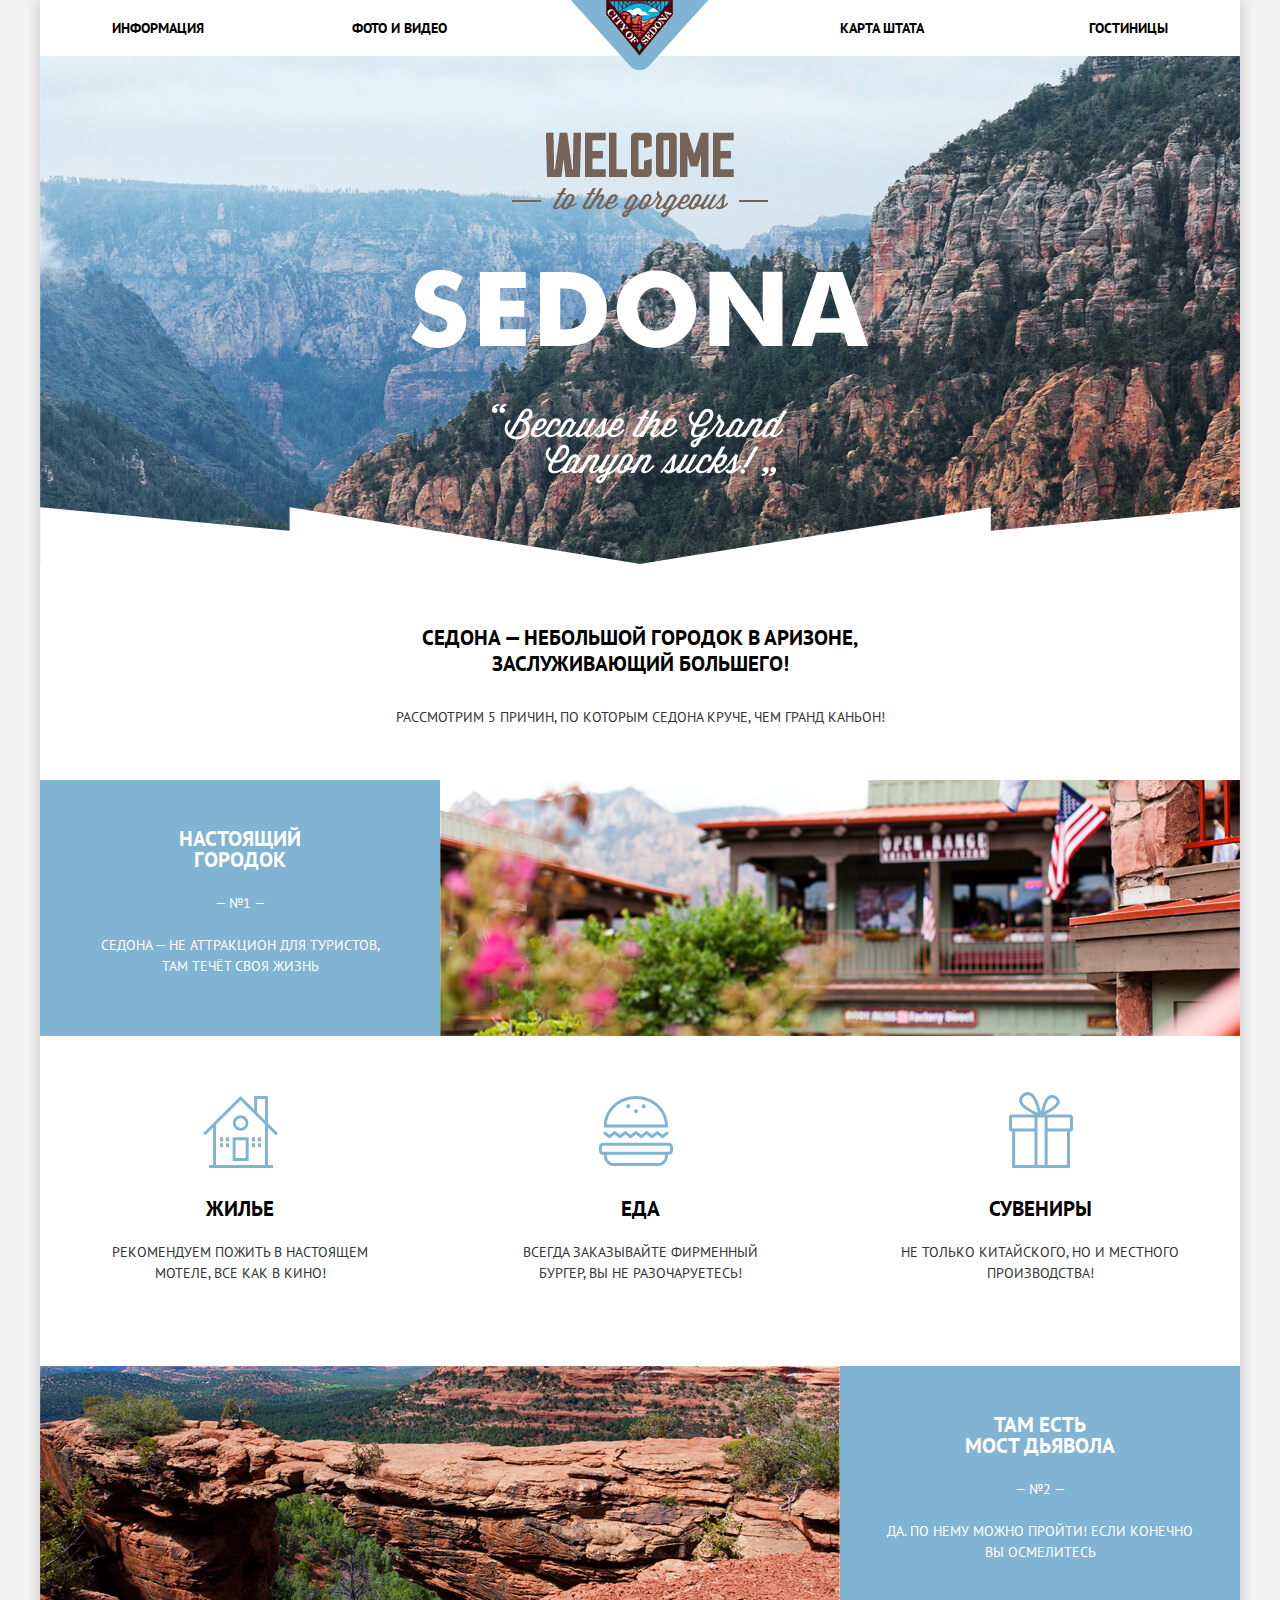
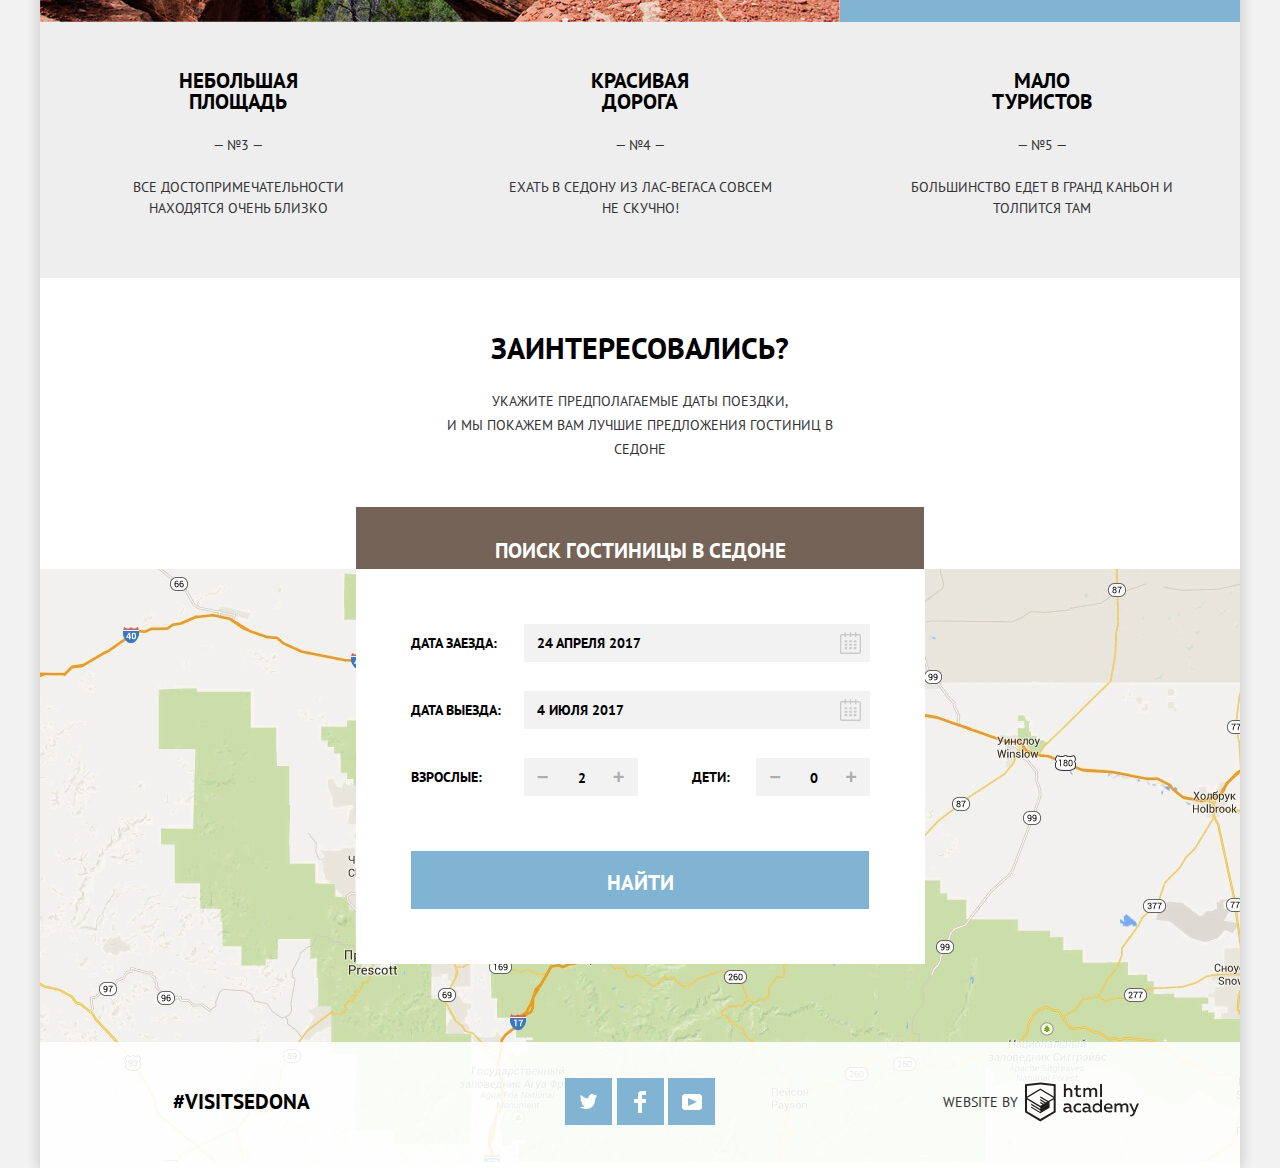
==== commit b7d32bbc: "псевдо элементы Жилье Еда Сувениры перенесены в li" ====
--- a/index.html
+++ b/index.html
@@ -1,14 +1,16 @@
 <!DOCTYPE html>
 <html lang="ru">
-  <head>
-    <meta charset="utf-8">
-    <title>HTML Academy: Седона</title>
-    <link href="https://fonts.googleapis.com/css?family=PT+Sans:400,700&amp;subset=cyrillic" rel="stylesheet">
-    <link href="css/normalize.css" rel="stylesheet">
-    <link href="css/style.css" rel="stylesheet">
-  </head>
-  <body>
-    <div class="wrapper">
+
+<head>
+  <meta charset="utf-8">
+  <title>HTML Academy: Седона</title>
+  <link href="https://fonts.googleapis.com/css?family=PT+Sans:400,700&amp;subset=cyrillic" rel="stylesheet">
+  <link href="css/normalize.css" rel="stylesheet">
+  <link href="css/style.css" rel="stylesheet">
+</head>
+
+<body>
+  <div class="wrapper">
     <header class="main-header">
       <nav class="main-navigation">
         <ul class="site-navigation">
@@ -19,47 +21,46 @@
         </ul>
         <a class="logo"><img alt="City of Sedona" src="img/logo.png"></a>
 
-     </nav>
-   </header>
+      </nav>
+    </header>
     <main class="container">
       <section class="welcome">
         <h1 class="visually-hidden">Седона</h1>
         <img class="sedona-pic-text" alt="Welcome to Sedona" src="img/pic-text.png">
       </section>
       <div class="introduction">
-      <b class="description-sedona">Седона — небольшой городок в Аризоне, <br> заслуживающий большего!</b>
-      <p class="reason-introduction">Рассмотрим 5 причин, по которым Седона круче, чем Гранд Каньон!</p>
-     </div>
+        <b class="description-sedona">Седона — небольшой городок в Аризоне, <br> заслуживающий большего!</b>
+        <p class="reason-introduction">Рассмотрим 5 причин, по которым Седона круче, чем Гранд Каньон!</p>
+      </div>
       <section class="reason">
-         <div class="reason-detail-pic">
+        <div class="reason-detail-pic reason-1">
           <h3 class="reason-name">Настоящий <br> городок</h3>
           <p>— №1 —</p>
-          <p>Седона - не аттракцион для туристов, там течёт своя жизнь</p>
+          <p>Седона — не аттракцион для туристов, там течёт своя жизнь</p>
         </div>
-        <img alt="Sedona" src="img/sedona_house.jpg">
+        <img alt="Sedona" width="800" height="256" src="img/sedona_house.jpg">
       </section>
-        <section class="features">
+      <section class="features">
         <ul class="features-list">
-          <li class="features-item">
-
-            <h2 class="feature-name house">Жилье</h2>
+          <li class="features-item house">
+            <h2 class="feature-name">Жилье</h2>
             <p>Рекомендуем пожить в настоящем мотеле, все как в кино!</p>
           </li>
-          <li class="features-item">
+          <li class="features-item food">
 
-            <h2 class="feature-name food">Еда</h2>
+            <h2 class="feature-name">Еда</h2>
             <p>Всегда заказывайте фирменный бургер, вы не разочаруетесь!</p>
-         </li>
-         <li class="features-item">
+          </li>
+          <li class="features-item souvenir">
 
-           <h2 class="feature-name souvenir">Сувениры</h2>
-           <p>Не только китайского, но и местного производства!</p>
-        </li>
+            <h2 class="feature-name">Сувениры</h2>
+            <p>Не только китайского, но и местного производства!</p>
+          </li>
         </ul>
       </section>
       <section class="reason">
-        <img alt="The Devil's Bridge" src="img/devils_bridge.jpg">
-        <div class="reason-detail-pic">
+        <img alt="The Devil's Bridge" width="800" height="256" src="img/devils_bridge.jpg">
+        <div class="reason-detail-pic reason-2">
           <h3 class="reason-name">Там есть <br>мост дьявола</h3>
           <p>— №2 —</p>
           <p>Да. По нему можно пройти! Если конечно вы осмeлитесь</p>
@@ -67,82 +68,83 @@
 
       </section>
       <section class="reason">
-        <div class="reason-detail">
+        <div class="reason-detail reason-3">
           <h3 class="reason-name">Небольшая <br>площадь</h3>
           <p>— №3 —</p>
           <p>Все достопримечательности находятся очень близко</p>
         </div>
-        <div class="reason-detail">
+        <div class="reason-detail reason-4">
           <h3 class="reason-name">Красивая<br> дорога</h3>
           <p>— №4 —</p>
           <p>Ехать в Седону из Лас-Вегаса совсем не скучно!</p>
         </div>
-        <div class="reason-detail">
+        <div class="reason-detail reason-5">
           <h3 class="reason-name">Мало <br>туристов</h3>
           <p>— №5 —</p>
           <p>Большинство едет в Гранд Каньон и толпится там </p>
         </div>
       </section>
-        <div class="before-hotel-search">
+      <div class="before-hotel-search">
 
-            <b class="hotel-search"> Заинтересовались? </b>
-            <p class="expected-date"> Укажите предполагаемые даты поездки,<br> и мы покажем вам лучшие предложения гостиниц в Седоне </p>
+        <b class="hotel-search"> Заинтересовались? </b>
+        <p class="expected-date"> Укажите предполагаемые даты поездки,<br> и мы покажем вам лучшие предложения гостиниц в Седоне </p>
 
-            <button type="button">Поиск гостиницы в Седоне</button>
-            <form class="hostel-search-form" action="https://echo.htmlacademy.ru" method="get">
-              <p>
-                <label for="id-date-from">Дата заезда:</label>
-                <input class="input-date" type="text" name="date-from" id="id-date-from" value="24 апреля 2016">
-                <button type="button" class="calendar"><span class="visually-hidden">Календарь</span></button>
-              </p>
-              <p>
-                <label for="id-date-to">Дата выезда:</label>
-                <input class="input-date" type="text" name="date-to" id="id-date-to" value="4 июля 2016">
-                <button type="button" class="calendar"><span class="visually-hidden">Календарь</span></button>
-              </p>
-              <p class="adults">
-                <label for="adults">Взрослые:</label>
-                <span class="count-control">
-                  <button type="button">-</button>
-                  <input type="text" min="1" max="30" id="adults" name="adult" value="2">
-                  <button type="button">+</button>
+        <a href="sedona-search.html">Поиск гостиницы в Седоне</a>
+        <form class="hostel-search-form" action="https://echo.htmlacademy.ru" method="get">
+          <p>
+            <label for="id-date-from">Дата заезда:</label>
+            <input class="input-date" type="text" name="date-from" id="id-date-from" value="24 апреля 2017">
+            <button type="button" class="calendar"><span class="visually-hidden">Календарь</span></button>
+          </p>
+          <p>
+            <label for="id-date-to">Дата выезда:</label>
+            <input class="input-date" type="text" name="date-to" id="id-date-to" value="4 июля 2017">
+            <button type="button" class="calendar"><span class="visually-hidden">Календарь</span></button>
+          </p>
+          <p class="adults">
+            <label for="adults">Взрослые:</label>
+            <span class="count-control">
+                  <button type="button"><span class="visually-hidden">Минус</span>&#x2212;</button>
+                  <input type="text" id="adults" name="adult" value="2">
+                  <button type="button"><span class="visually-hidden">Плюс</span>+</button>
+            </span>
+          </p>
+          <p class="kids">
+            <label for="kids">Дети:</label>
+            <span class="count-control">
+                  <button type="button"><span class="visually-hidden">Минус</span>&#x2212;</button>
+                  <input type="text" id="kids" name="kids" value="0">
+                  <button type="button"><span class="visually-hidden">Плюс</span>+</button>
                 </span>
-              </p>
-              <p class="kids">
-                <label for="kids">Дети:</label>
-                <span class="count-control">
-                  <button type="button">-</button>
-                  <input type="text" min="0" max="30" id="kids" name="kids" value="0">
-                  <button type="button">+</button>
-                </span>
-              </p>
-              <p>
-                <input type="submit" name="find" value="Найти">
-              </p>
-            </form>
-        </div>
-        <img alt="Sedona-map" src="img/map.jpg">
+          </p>
+          <p>
+            <input type="submit" name="find" value="Найти">
+          </p>
+        </form>
+      </div>
+      <img alt="Sedona-map" src="img/map.jpg">
 
-        </main>
-        <footer class="main-footer-index">
-          <p class="footer-hashtag">#Visitsedona</p>
-          <ul class="footer-social">
-           <li><a class="social-button" href="#"><span class="visually-hidden">twitter</span>
+    </main>
+    <footer class="main-footer-index">
+      <p class="footer-hashtag">#Visitsedona</p>
+      <ul class="footer-social">
+        <li><a class="social-button" href="#"><span class="visually-hidden">twitter</span>
              <svg xmlns="http://www.w3.org/2000/svg" xmlns:xlink="http://www.w3.org/1999/xlink" width="17" height="15" viewBox="0 0 17 15"><path fill="#FFF" d="M10.95.144c1.685-.496 2.984.27 3.577 1.179.673-.231 1.331-.481 2.011-.708a2.345 2.345 0 0 1-.857 1.768c.685.17 1.304-.491 1.304-.491-.169 1-1.006 1.788-1.563 2.024-.231 6.75-3.175 11.217-10.077 11.082h-.446c-.41 0-4.164-.46-4.898-1.887 2.271.196 3.893-.422 4.693-1.177-.96-.3-2.679-.477-2.979-2.95.349.106.564.228 1.19.119C1.705 8.247.374 7.53.448 5.33c.285.328 1.067.536 1.34.472C1.085 5.561-.182 2.442.894.85c1.818 1.854 3.735 3.606 7.152 3.773C8.254 2.33 9.183.793 10.95.144z"/>
              </svg></a></li>
-           <li><a class="social-button" href="#"><span class="visually-hidden">facebook</span>
+        <li><a class="social-button" href="#"><span class="visually-hidden">facebook</span>
              <svg xmlns="http://www.w3.org/2000/svg" width="12" height="22" viewBox="0 0 12 22"><path fill="#FFF" d="M12 4V0H8a4 4 0 0 0-4 4v4H0v4h4v10h4V12h4V8H8V4h4z"/></svg>
            </a></li>
-           <li><a class="social-button" href="#"><span class="visually-hidden">youtube</span>
+        <li><a class="social-button" href="#"><span class="visually-hidden">youtube</span>
              <svg xmlns="http://www.w3.org/2000/svg" xmlns:xlink="http://www.w3.org/1999/xlink" width="20" height="16" viewBox="0 0 20 16"><path fill="#FFF" d="M17 0H3C1.35 0 0 1.35 0 3v10c0 1.65 1.35 3 3 3h14c1.65 0 3-1.35 3-3V3c0-1.65-1.35-3-3-3zM6.027 11.998V4.002L15.014 8l-8.987 3.998z"/></svg>
            </a></li>
-          </ul>
-          <div class="footer-website-by">
-           <p>Website by</p>
-           <a class="logo-html-academy" href="https://htmlacademy.ru/intensive/htmlcss"><svg id="Layer_1" data-name="Layer 1" xmlns="http://www.w3.org/2000/svg" width="114" height="40" viewBox="0 0 108.08 36.85"><title>logo-htmlacademy-small1</title><path d="M44.61,26.88a2,2,0,0,0,.55-0.1v1.33a3.25,3.25,0,0,1-1.18.21,1.67,1.67,0,0,1-1.67-1,4.84,4.84,0,0,1-3.14,1.08c-1.51,0-2.91-.83-2.91-2.55,0-2.13,2-2.79,3.71-2.79a11.08,11.08,0,0,1,2.17.25v-0.3c0-1-.76-1.77-2.19-1.77a7.42,7.42,0,0,0-3,.64v-1.7a10.21,10.21,0,0,1,3.19-.55c2.36,0,3.81,1.12,3.81,3.65v3a0.54,0.54,0,0,0,.49.59h0.17Zm-6.44-1.13A1.35,1.35,0,0,0,39.63,27h0.11a3.39,3.39,0,0,0,2.41-1V24.58a9.72,9.72,0,0,0-1.81-.21c-1,0-2.16.33-2.16,1.38h0Zm12.36-6.11a5,5,0,0,1,2.57.64V22a4.08,4.08,0,0,0-2.3-.7,2.75,2.75,0,1,0,0,5.49,5,5,0,0,0,2.43-.64v1.71a6.27,6.27,0,0,1-2.76.57A4.21,4.21,0,0,1,46,24.51q0-.21,0-0.41a4.32,4.32,0,0,1,4.18-4.46h0.38Zm12.17,7.24a2,2,0,0,0,.55-0.1v1.33a3.25,3.25,0,0,1-1.18.21,1.67,1.67,0,0,1-1.67-1,4.84,4.84,0,0,1-3.14,1.08c-1.51,0-2.91-.83-2.91-2.55,0-2.13,2-2.79,3.71-2.79a11.08,11.08,0,0,1,2.17.25v-0.3c0-1-.76-1.77-2.19-1.77a7.42,7.42,0,0,0-3,.64v-1.7a10.21,10.21,0,0,1,3.19-.55c2.36,0,3.81,1.12,3.81,3.65v3a0.54,0.54,0,0,0,.49.59h0.17Zm-6.44-1.13A1.35,1.35,0,0,0,57.73,27h0.11a3.39,3.39,0,0,0,2.41-1V24.58a9.72,9.72,0,0,0-1.81-.21c-1.06,0-2.16.33-2.16,1.38h0ZM73,16V28.2H71.35V26.88a3.88,3.88,0,0,1-3.19,1.54,4.4,4.4,0,0,1,0-8.78,3.81,3.81,0,0,1,3,1.3V16H73Zm-4.53,5.22a2.76,2.76,0,1,0,0,5.52A2.86,2.86,0,0,0,71.15,25V23A2.91,2.91,0,0,0,68.49,21.27ZM79,19.64c3.31,0,4.46,2.68,3.92,5.09H76.7c0.21,1.5,1.67,2.11,3.19,2.11a6.11,6.11,0,0,0,2.64-.59v1.6a7.14,7.14,0,0,1-3,.57C77,28.42,74.78,27,74.78,24a4.18,4.18,0,0,1,4-4.39H79Zm0.09,1.54a2.28,2.28,0,0,0-2.44,2.1v0.06H81.3A2,2,0,0,0,79.13,21.18Zm5.73,7V19.87h1.65v1a3.81,3.81,0,0,1,2.78-1.27A2.86,2.86,0,0,1,91.89,21a4.12,4.12,0,0,1,2.91-1.33A3.06,3.06,0,0,1,98,23V28.2h-1.9V23.05a1.59,1.59,0,0,0-1.42-1.75H94.42a2.8,2.8,0,0,0-2.07,1.12V28.2h-1.9V23.05A1.59,1.59,0,0,0,89,21.31H88.8a3,3,0,0,0-2.21,1.29v5.63H84.86Zm21.31-8.33h1.9l-3.91,9.46c-0.9,2.17-2.09,2.86-3.35,2.86a4.76,4.76,0,0,1-1.1-.14V30.46a2.86,2.86,0,0,0,.85.12c0.9,0,1.58-.64,2.07-1.9l0.17-.42-4-8.4h2l2.86,6.29ZM38.73,1.46V6.22a3.81,3.81,0,0,1,2.7-1.14,3.25,3.25,0,0,1,3.44,3.4v5.15H43V8.72a1.81,1.81,0,0,0-1.61-2h-0.3a2.93,2.93,0,0,0-2.32,1.39v5.52h-1.9V1.46h1.9ZM49.94,2.31v3h3V6.91h-3v3.81c0,1.1.5,1.46,1.58,1.46a4.49,4.49,0,0,0,1.69-.33v1.6A6.8,6.8,0,0,1,51,13.8a2.55,2.55,0,0,1-2.86-2.74V6.89H46.58V5.26h1.5V2.74Zm5.4,11.31V5.28H57v1A3.81,3.81,0,0,1,59.77,5a2.86,2.86,0,0,1,2.6,1.33A4.12,4.12,0,0,1,65.28,5,3.06,3.06,0,0,1,68.44,8.4v5.21h-1.9V8.46a1.59,1.59,0,0,0-1.42-1.75H64.89a2.8,2.8,0,0,0-2.07,1.12v5.78h-1.9V8.46A1.59,1.59,0,0,0,59.5,6.71H59.27A3,3,0,0,0,57.06,8v5.63H55.34ZM71.17,1.45H73V13.6H71.17V1.45ZM14.71,0H14.55L0,1.54V28.21l14.55,8.66,14.55-8.66V1.54Zm12.5,27.1L14.55,34.64,1.9,27.12V16.18l12.59,7.5V25L5.86,19.9v1.31l8.68,5.21v1.39L5.87,22.65V24l8.68,5.21,8.75-5.24V18.31L27.2,16V27.12Zm0-12.53-3.48,2-1.6,1L14.51,13v1.31L21,18.23H21l-0.14.09-1,.54-5.37-3.2V17l4.24,2.52-1,.67-3.2-1.9v1.31l2.1,1.24L14.5,22.1,2,14.65,14.51,7.11Zm0-1.32L14.49,5.76,1.91,13.25v-10L14.56,1.92,27.21,3.25v10h0Z" transform="translate(0 -0.02)" fill="#231f20"/></svg>
+      </ul>
+      <div class="footer-website-by">
+        <p>Website by</p>
+        <a class="logo-html-academy" href="https://htmlacademy.ru/intensive/htmlcss"><svg id="Layer_1" data-name="Layer 1" xmlns="http://www.w3.org/2000/svg" width="114" height="40" viewBox="0 0 108.08 36.85"><title>logo-htmlacademy-small1</title><path d="M44.61,26.88a2,2,0,0,0,.55-0.1v1.33a3.25,3.25,0,0,1-1.18.21,1.67,1.67,0,0,1-1.67-1,4.84,4.84,0,0,1-3.14,1.08c-1.51,0-2.91-.83-2.91-2.55,0-2.13,2-2.79,3.71-2.79a11.08,11.08,0,0,1,2.17.25v-0.3c0-1-.76-1.77-2.19-1.77a7.42,7.42,0,0,0-3,.64v-1.7a10.21,10.21,0,0,1,3.19-.55c2.36,0,3.81,1.12,3.81,3.65v3a0.54,0.54,0,0,0,.49.59h0.17Zm-6.44-1.13A1.35,1.35,0,0,0,39.63,27h0.11a3.39,3.39,0,0,0,2.41-1V24.58a9.72,9.72,0,0,0-1.81-.21c-1,0-2.16.33-2.16,1.38h0Zm12.36-6.11a5,5,0,0,1,2.57.64V22a4.08,4.08,0,0,0-2.3-.7,2.75,2.75,0,1,0,0,5.49,5,5,0,0,0,2.43-.64v1.71a6.27,6.27,0,0,1-2.76.57A4.21,4.21,0,0,1,46,24.51q0-.21,0-0.41a4.32,4.32,0,0,1,4.18-4.46h0.38Zm12.17,7.24a2,2,0,0,0,.55-0.1v1.33a3.25,3.25,0,0,1-1.18.21,1.67,1.67,0,0,1-1.67-1,4.84,4.84,0,0,1-3.14,1.08c-1.51,0-2.91-.83-2.91-2.55,0-2.13,2-2.79,3.71-2.79a11.08,11.08,0,0,1,2.17.25v-0.3c0-1-.76-1.77-2.19-1.77a7.42,7.42,0,0,0-3,.64v-1.7a10.21,10.21,0,0,1,3.19-.55c2.36,0,3.81,1.12,3.81,3.65v3a0.54,0.54,0,0,0,.49.59h0.17Zm-6.44-1.13A1.35,1.35,0,0,0,57.73,27h0.11a3.39,3.39,0,0,0,2.41-1V24.58a9.72,9.72,0,0,0-1.81-.21c-1.06,0-2.16.33-2.16,1.38h0ZM73,16V28.2H71.35V26.88a3.88,3.88,0,0,1-3.19,1.54,4.4,4.4,0,0,1,0-8.78,3.81,3.81,0,0,1,3,1.3V16H73Zm-4.53,5.22a2.76,2.76,0,1,0,0,5.52A2.86,2.86,0,0,0,71.15,25V23A2.91,2.91,0,0,0,68.49,21.27ZM79,19.64c3.31,0,4.46,2.68,3.92,5.09H76.7c0.21,1.5,1.67,2.11,3.19,2.11a6.11,6.11,0,0,0,2.64-.59v1.6a7.14,7.14,0,0,1-3,.57C77,28.42,74.78,27,74.78,24a4.18,4.18,0,0,1,4-4.39H79Zm0.09,1.54a2.28,2.28,0,0,0-2.44,2.1v0.06H81.3A2,2,0,0,0,79.13,21.18Zm5.73,7V19.87h1.65v1a3.81,3.81,0,0,1,2.78-1.27A2.86,2.86,0,0,1,91.89,21a4.12,4.12,0,0,1,2.91-1.33A3.06,3.06,0,0,1,98,23V28.2h-1.9V23.05a1.59,1.59,0,0,0-1.42-1.75H94.42a2.8,2.8,0,0,0-2.07,1.12V28.2h-1.9V23.05A1.59,1.59,0,0,0,89,21.31H88.8a3,3,0,0,0-2.21,1.29v5.63H84.86Zm21.31-8.33h1.9l-3.91,9.46c-0.9,2.17-2.09,2.86-3.35,2.86a4.76,4.76,0,0,1-1.1-.14V30.46a2.86,2.86,0,0,0,.85.12c0.9,0,1.58-.64,2.07-1.9l0.17-.42-4-8.4h2l2.86,6.29ZM38.73,1.46V6.22a3.81,3.81,0,0,1,2.7-1.14,3.25,3.25,0,0,1,3.44,3.4v5.15H43V8.72a1.81,1.81,0,0,0-1.61-2h-0.3a2.93,2.93,0,0,0-2.32,1.39v5.52h-1.9V1.46h1.9ZM49.94,2.31v3h3V6.91h-3v3.81c0,1.1.5,1.46,1.58,1.46a4.49,4.49,0,0,0,1.69-.33v1.6A6.8,6.8,0,0,1,51,13.8a2.55,2.55,0,0,1-2.86-2.74V6.89H46.58V5.26h1.5V2.74Zm5.4,11.31V5.28H57v1A3.81,3.81,0,0,1,59.77,5a2.86,2.86,0,0,1,2.6,1.33A4.12,4.12,0,0,1,65.28,5,3.06,3.06,0,0,1,68.44,8.4v5.21h-1.9V8.46a1.59,1.59,0,0,0-1.42-1.75H64.89a2.8,2.8,0,0,0-2.07,1.12v5.78h-1.9V8.46A1.59,1.59,0,0,0,59.5,6.71H59.27A3,3,0,0,0,57.06,8v5.63H55.34ZM71.17,1.45H73V13.6H71.17V1.45ZM14.71,0H14.55L0,1.54V28.21l14.55,8.66,14.55-8.66V1.54Zm12.5,27.1L14.55,34.64,1.9,27.12V16.18l12.59,7.5V25L5.86,19.9v1.31l8.68,5.21v1.39L5.87,22.65V24l8.68,5.21,8.75-5.24V18.31L27.2,16V27.12Zm0-12.53-3.48,2-1.6,1L14.51,13v1.31L21,18.23H21l-0.14.09-1,.54-5.37-3.2V17l4.24,2.52-1,.67-3.2-1.9v1.31l2.1,1.24L14.5,22.1,2,14.65,14.51,7.11Zm0-1.32L14.49,5.76,1.91,13.25v-10L14.56,1.92,27.21,3.25v10h0Z" transform="translate(0 -0.02)" fill="#231f20"/></svg>
            </a>
-          </div>
-        </footer>
       </div>
-    </body>
+    </footer>
+  </div>
+</body>
+
 </html>
--- a/css/style.css
+++ b/css/style.css
@@ -23,6 +23,8 @@
 margin:0 auto;
 background-color: white;
 position: relative;
+-webkit-box-shadow: 5px 0px 10px 0 rgba(0, 0, 0, 0.1), -5px 0px 10px 0 rgba(0, 0, 0, 0.1);
+        box-shadow: 5px 0px 10px 0 rgba(0, 0, 0, 0.1), -5px 0px 10px 0 rgba(0, 0, 0, 0.1);
 }
 
 .main-navigation {
@@ -39,10 +41,18 @@
 }
 
 .site-navigation {
-  display: flex;
-  justify-content: space-between;
-
-  align-items: center;
+  display: -webkit-box;
+  display: -ms-flexbox;
+  display: flex;
+  -webkit-box-pack: justify;
+      -ms-flex-pack: justify;
+          justify-content: space-between;
+
+  -webkit-box-align: center;
+
+      -ms-flex-align: center;
+
+          align-items: center;
   list-style: none;
   height: 56px;
   margin: 0;
@@ -114,7 +124,8 @@
 
 .introduction {
   text-align: center;
-  box-sizing: border-box;
+  -webkit-box-sizing: border-box;
+          box-sizing: border-box;
   padding-top: 61px;
   height: 216px; /*оставила здесь height, так как когда ставлю min-height, то блок,
   лежащий внизу отодвигается вниз на некоторое количество пикселей непонятно почему,
@@ -132,16 +143,6 @@
   color: #000000;
 }
 
-.reason {
-display: flex;
-
-
-}
-.features-list {
-display: flex;
-
-}
-
 
 
 .reason-introduction,
@@ -156,13 +157,13 @@
 
 
 .feature-name,
-.reason-name{
+.reason-name {
 
   font-size: 21px;
   font-weight: bold;
   color: #000000;
 }
-.reason-name{
+.reason-name {
   margin-top: 48px;
   margin-bottom: 23px;
 }
@@ -171,37 +172,60 @@
   background-color: #81b3d2;
   color: white;
   text-align: center;
-  padding: 0 60px;
-}
+}
+
 
 .reason-detail-pic p:nth-child(3) {
-
-margin-top: 21px;
-
+ margin-top: 21px;
 }
  .reason-detail-pic .reason-name {
    color: white;
+}
+
+.reason {
+ display: -webkit-box;
+ display: -ms-flexbox;
+ display: flex;
+ -webkit-box-pack: justify;
+     -ms-flex-pack: justify;
+         justify-content: space-between;
 }
 
 .reason-detail{
   width: 33%;
   background-color: #eeeeee;
   text-align: center;
-  padding: 0 58px;
 }
 .reason-detail p:nth-child(3) {
   margin-top: 21px;
   margin-bottom: 59px;
 }
 
-/*.features {
-  height: 330px;
-}*/
+.reason-1 {
+  padding: 0 55px;
+}
+.reason-2 {
+  padding: 0 45px;
+}
+.reason-3,
+.reason-5{
+  padding: 0 60px;
+}
+.reason-4 {
+  padding: 0 65px;
+}
 
 .features-list {
   list-style: none;
   margin: 0;
   padding: 0;
+  display: -webkit-box;
+  display: -ms-flexbox;
+  display: flex;
+  -webkit-box-pack: justify;
+      -ms-flex-pack: justify;
+          justify-content: space-between;
+
 }
 
 .features-item{
@@ -209,7 +233,6 @@
    text-align: center;
    width: 33%;
    padding: 0 58px;
-
 }
 .features-item p {
   margin-bottom: 82px;
@@ -241,7 +264,7 @@
 
 
 
-.feature-name::before {
+.features-item::before {
 
 display: block;
 content: "";
@@ -252,21 +275,16 @@
 
 }
 
-
-
-
-
 .before-hotel-search {
   height: 291px;
   text-align: center;
-  display: flex;
-  flex-direction: column;
-  justify-content: space-between;
   position: relative;
-}
-
-.before-hotel-search>button {
-  font-family: "PT Sans", "Arial", sans-serif;
+  box-sizing: border-box;
+  padding-top: 52px;
+}
+
+.before-hotel-search>a {
+  display: block;
   font-size: 21px;
   line-height: 26px;
   font-weight: bold;
@@ -277,24 +295,18 @@
   width: 568px;
   height: 86px;
   margin: 0 auto;
-}
-
-.before-hotel-search>button:hover {
+  padding-top: 31px;
+  -webkit-box-sizing: border-box;
+          box-sizing: border-box;
+}
+
+.before-hotel-search>a:hover {
   background-color: #604e43;
 }
 
-.before-hotel-search>button:active {
+.before-hotel-search>a:active {
   background-color: #503e33;
   color: rgba(255,255,255,.3);
-}
-
-.hotel-search {
-  margin-top: 52px;
-  margin-bottom: -24px;
-}
-
-.before-hotel-search input[type="button"]{
-font-family: "PT Sans", "Arial", sans-serif;
 }
 
 .hostel-search-form {
@@ -304,22 +316,35 @@
   background-color: white;
   width: 569px;
   height: 395px;
-  display: flex;
-  flex-wrap: wrap;
-  box-sizing: border-box;
+  display: -webkit-box;
+  display: -ms-flexbox;
+  display: flex;
+  -ms-flex-wrap: wrap;
+      flex-wrap: wrap;
+  -webkit-box-sizing: border-box;
+          box-sizing: border-box;
   padding: 55px;
-  justify-content: space-between;
-  align-content: space-between;
+  -webkit-box-pack: justify;
+      -ms-flex-pack: justify;
+          justify-content: space-between;
+  -ms-flex-line-pack: justify;
+      align-content: space-between;
 
 }
 
 .hostel-search-form p{
   position: relative;
   width: 100%;
-  display: flex;
-  justify-content: space-between;
+  display: -webkit-box;
+  display: -ms-flexbox;
+  display: flex;
+  -webkit-box-pack: justify;
+      -ms-flex-pack: justify;
+          justify-content: space-between;
   margin: 0;
-  align-items: center;
+  -webkit-box-align: center;
+      -ms-flex-align: center;
+          align-items: center;
 }
 
 .hostel-search-form .adults,
@@ -329,26 +354,32 @@
 
 .hostel-search-form .adults {
   padding-right: 3px;
-  box-sizing: border-box;
+  -webkit-box-sizing: border-box;
+          box-sizing: border-box;
 }
 
 .hostel-search-form .kids {
   padding-left: 51px;
-  box-sizing: border-box;
+  -webkit-box-sizing: border-box;
+          box-sizing: border-box;
  }
 .hostel-search-form input[type="text"]{
-  width: 332px;
-  height: 37px;
+  width: 346px;
+  height: 38px;
+  margin-left: auto;
   background-color: #f2f2f2;
-  border: none;
-  font-family: "PT Sans", "Arial", sans-serif;
+  border: 2px solid #f2f2f2;
+  font-family: inherit;
   text-transform: uppercase;
-  padding-left: 13px;
+  padding-left: 11px;
   outline: none;
+  -webkit-box-sizing: border-box;
+          box-sizing: border-box;
 }
 
 .hostel-search-form .input-date:hover {
   background-color: #ebebeb;
+  border: 2px solid #ebebeb;
 }
 
 .hostel-search-form .input-date:focus {
@@ -359,13 +390,13 @@
 
 .calendar {
   position: absolute;
-  right: 0;
   background-image: url("../img/svg/calendar.svg");
   background-repeat: no-repeat;
   border: none;
   width: 23px;
   height: 23px;
   background-color: transparent;
+  top: 8px;
   right: 7px;
   outline: none;
 
@@ -387,6 +418,8 @@
   line-height: 36px;
   font-weight: bold;
   color: #000000;
+  display: block;
+  margin-bottom: 23px;
 }
 
 .hostel-search-form input[type="submit"]{
@@ -411,6 +444,7 @@
   line-height: 26px;
   padding: 0 380px;
   line-height: 24px;
+  margin-bottom: 46px;
 }
 
 .hostel-search-form label,
@@ -428,7 +462,8 @@
   background-color: #f2f2f2;
   padding-left: 16px;
   padding-top: 2px;
-  box-sizing: border-box;
+  -webkit-box-sizing: border-box;
+          box-sizing: border-box;
 
 }
 .adults button,
@@ -443,6 +478,8 @@
 }
 
 .count-control {
+  display: -webkit-box;
+  display: -ms-flexbox;
   display: flex;
 }
 
@@ -469,14 +506,19 @@
 }*/
 
 .main-footer-index {
+  display: -webkit-box;
+  display: -ms-flexbox;
   display: flex;
   width: 1200px;
   height: 126px;
-  justify-content: space-between;
+  -webkit-box-pack: justify;
+      -ms-flex-pack: justify;
+          justify-content: space-between;
   position: absolute;
   background-color: rgba(255,255,255,.9);
   bottom: 0px;
-  box-sizing: border-box;
+  -webkit-box-sizing: border-box;
+          box-sizing: border-box;
   padding-left: 133px;
   padding-right: 101px;
 }
@@ -488,12 +530,18 @@
 
 
 .social-button {
+  display: -webkit-box;
+  display: -ms-flexbox;
   display: flex;
   background-color: #81b3d2;
   width: 47px;
   height: 47px;
-  justify-content: center;
-  align-items: center;
+  -webkit-box-pack: center;
+      -ms-flex-pack: center;
+          justify-content: center;
+  -webkit-box-align: center;
+      -ms-flex-align: center;
+          align-items: center;
 
 }
 
@@ -508,9 +556,13 @@
 }
 
 .footer-social {
+  display: -webkit-box;
+  display: -ms-flexbox;
   display: flex;
   width: 150px;
-  justify-content: space-between;
+  -webkit-box-pack: justify;
+      -ms-flex-pack: justify;
+          justify-content: space-between;
   list-style: none;
   margin: 0;
   padding: 0;
@@ -519,9 +571,15 @@
 }
 
 .footer-website-by{
-  display: flex;
-  align-items: center;
-  justify-content: space-between;
+  display: -webkit-box;
+  display: -ms-flexbox;
+  display: flex;
+  -webkit-box-align: center;
+      -ms-flex-align: center;
+          align-items: center;
+  -webkit-box-pack: justify;
+      -ms-flex-pack: justify;
+          justify-content: space-between;
   width: 196px;
 
 
@@ -547,32 +605,70 @@
  }
 
 .filter {
+    display: -webkit-box;
+    display: -ms-flexbox;
     display: flex;
-    justify-content: space-around;
+    -webkit-box-pack: start;
+        -ms-flex-pack: start;
+            justify-content: flex-start;
     height: 217px;
+    padding: 28px 73px;
+    -webkit-box-sizing: border-box;
+            box-sizing: border-box;
   }
 
-
-.infrastructure p,
-.lodging-type p,
-.cost p:first-child {
+  .filter-column {
+    width: 253px;
+  }
+
+  .cost{
+    margin-left: auto;
+  }
+
+
+.filter-column p:first-child {
   font-size: 16px;
   font-weight: bold;
+  margin-top: 0;
+  margin-bottom: 23px;
   }
 
-  .cost input[type="submit"] {
-    color: white;
-    background-color: transparent;
-    border-color: white;
-    border-width: 2px;
-    border-radius: 2px;
-    padding: 11px 35px;
-    text-transform: uppercase;
+  .cost p:first-child {
+    font-size: 16px;
+    font-weight: bold;
+    margin-top: 0;
+    margin-bottom: 10px;
+    }
+
+
+  .filter-column label{
+    display: block;
+    position: relative;
+    padding-left: 39px;
+    margin-bottom: 25px;
+    cursor: pointer;
   }
-  .cost input[type="submit"]:hover {
-    background-color: white;
-    color: black;
-  }
+
+  .checkbox-indicator {
+    position: absolute;
+    top: 0;
+    left: 0;
+    background-image: url("../img/svg/checkbox-off.svg");
+    background-repeat: no-repeat;
+    width: 28px;
+    height: 24px;
+}
+
+.filter-column input[type="checkbox"]:checked + .checkbox-indicator {
+  background-image: url("../img/svg/checkbox-on.svg");
+}
+.filter-column input[type="checkbox"]:checked:disabled + .checkbox-indicator {
+  background-image: url("../img/svg/checkbox-on-disabled.svg");
+}
+
+.filter-column input[type="checkbox"]:disabled + .checkbox-indicator {
+  background-image: url("../img/svg/checkbox-off-disabled.svg");
+}
 
 .forms {
   color: white;
@@ -580,17 +676,167 @@
 
 
 
+.filter-range-title {
+  margin-bottom: 9px;
+
+
+}
+
+.price-controls {
+  position: relative;
+  height: 35px;
+  width: 316px;
+  margin-bottom: 20px;
+  border: 2px solid #ffffff;
+  border-radius: 2px;
+  -webkit-box-sizing: border-box;
+          box-sizing: border-box;
+
+}
+
+.price-controls::after {
+  content: "";
+  position: absolute;
+  top: 50%;
+  left: 50%;
+
+  width: 2px;
+  height: 22px;
+
+  background: #ffffff;
+  -webkit-transform: translate(-50%, -50%);
+      -ms-transform: translate(-50%, -50%);
+          transform: translate(-50%, -50%);
+}
+
+.price-controls label {
+  display: inline-block;
+
+  font-size: 14px;
+  line-height: 28px;
+  vertical-align: top;
+
+  cursor: pointer;
+}
+
+.price-controls .min-price {
+  width: 90px;
+  padding-left: 65px;
+}
+
+.price-controls .max-price{
+  width: 90px;
+  padding-left: 50px;
+
+
+}
+
+.price-controls input {
+  width: 50px;
+  margin: 0;
+
+  color: inherit;
+  font: inherit;
+
+  line-height: 20px;
+
+  background: none;
+  border: none;
+}
+
+.range-controls {
+  position: relative;
+  margin-bottom: 32px;
+}
+
+.range-controls .scale {
+  height: 2px;
+
+  background: rgba(255, 255, 255, 0.3);
+}
+
+.range-controls .bar {
+  width: 80%;
+  height: 2px;
+
+  background: #ffffff;
+}
+
+.range-toggle {
+  position: absolute;
+  top: -9px;
+
+  width: 4px;
+  height: 4px;
+
+  background: #ababab;
+  border: 8px solid #ffffff;
+  border-radius: 50%;
+  -webkit-box-shadow: 0 2px 1px 0 rgba(0, 1, 1, 0.2);
+          box-shadow: 0 2px 1px 0 rgba(0, 1, 1, 0.2);
+  cursor: pointer;
+}
+
+.range-toggle:hover {
+   -webkit-transform: scale(1.1);
+       -ms-transform: scale(1.1);
+           transform: scale(1.1);
+}
+
+.range-toggle-min {
+  left: 0;
+}
+
+.range-toggle-max {
+  left: 80%;
+}
+
+.btn-transparent {
+  display: block;
+  padding: 6px 35px;
+
+  font-size: 14px;
+  line-height: 20px;
+  color: #ffffff;
+  text-transform: uppercase;
+
+  background: transparent;
+  border: 2px solid #ffffff;
+  border-radius: 2px;
+  cursor: pointer;
+  font: inherit;
+  margin-right: 92px;
+  margin-left: auto;
+}
+
+.btn-transparent:hover {
+  color: #000000;
+  background: #ffffff;
+}
+
+
+
 .result {
+  display: -webkit-box;
+  display: -ms-flexbox;
   display: flex;
   width: 519px;
-  justify-content: space-between;
-  align-items: center;
+  -webkit-box-pack: justify;
+      -ms-flex-pack: justify;
+          justify-content: space-between;
+  -webkit-box-align: center;
+      -ms-flex-align: center;
+          align-items: center;
   margin-top: 2px;
 }
 
 .ordering {
-  display: flex;
-  justify-content: space-between;
+  display: -webkit-box;
+  display: -ms-flexbox;
+  display: flex;
+  -webkit-box-pack: justify;
+      -ms-flex-pack: justify;
+          justify-content: space-between;
   height: 86px;
   padding: 0 73px;
 }
@@ -601,8 +847,12 @@
 }
 
 .ordering-type{
-  display: flex;
-  justify-content: space-between;
+  display: -webkit-box;
+  display: -ms-flexbox;
+  display: flex;
+  -webkit-box-pack: justify;
+      -ms-flex-pack: justify;
+          justify-content: space-between;
   padding-left: 0;
   width: 239px;
 
@@ -634,9 +884,15 @@
   }
 
 .ordering-direction {
-  display: flex;
-  justify-content: space-between;
-  align-items: center;
+  display: -webkit-box;
+  display: -ms-flexbox;
+  display: flex;
+  -webkit-box-pack: justify;
+      -ms-flex-pack: justify;
+          justify-content: space-between;
+  -webkit-box-align: center;
+      -ms-flex-align: center;
+          align-items: center;
   width: 35px;
 }
 
@@ -664,17 +920,27 @@
 }
 
 .hotels {
+    display: -webkit-box;
+    display: -ms-flexbox;
     display: flex;
-    flex-direction: column;
+    -webkit-box-orient: vertical;
+    -webkit-box-direction: normal;
+        -ms-flex-direction: column;
+            flex-direction: column;
   }
 
 .hotel-card {
+  display: -webkit-box;
+  display: -ms-flexbox;
   display: flex;
   height: 151px;
   border-top: 1px solid #e5e5e5;
-  justify-content: space-between;
+  -webkit-box-pack: justify;
+      -ms-flex-pack: justify;
+          justify-content: space-between;
   padding: 30px 72px;
-  box-sizing: border-box;
+  -webkit-box-sizing: border-box;
+          box-sizing: border-box;
 }
 
 .hotel-card:nth-child(3) {
@@ -682,6 +948,8 @@
  }
 
 .hotel-card-wrapper {
+  display: -webkit-box;
+  display: -ms-flexbox;
   display: flex;
 }
 
@@ -767,12 +1035,17 @@
 }
 
 .main-footer {
+  display: -webkit-box;
+  display: -ms-flexbox;
   display: flex;
   width: 1200px;
   height: 126px;
-  justify-content: space-between;
+  -webkit-box-pack: justify;
+      -ms-flex-pack: justify;
+          justify-content: space-between;
   background-color: white;
-  box-sizing: border-box;
+  -webkit-box-sizing: border-box;
+          box-sizing: border-box;
   padding-left: 133px;
   padding-right: 101px;
 }
